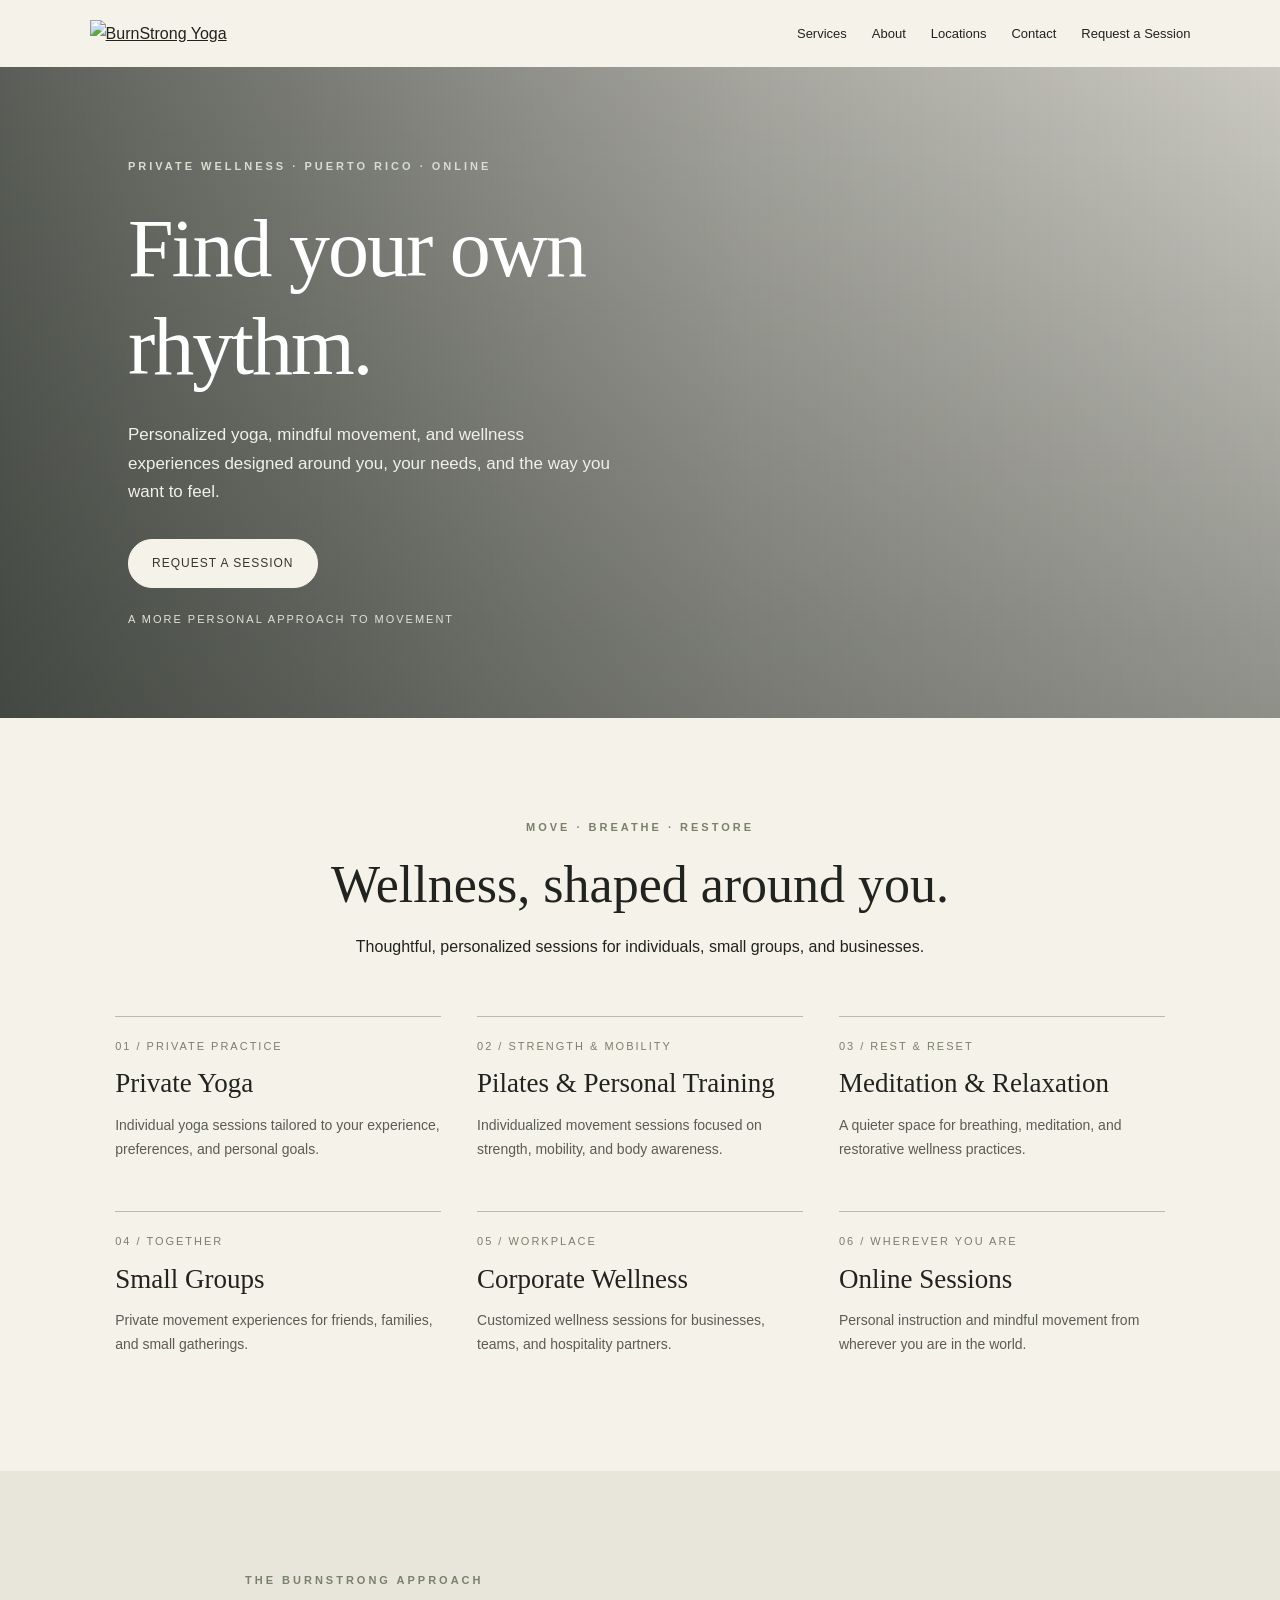
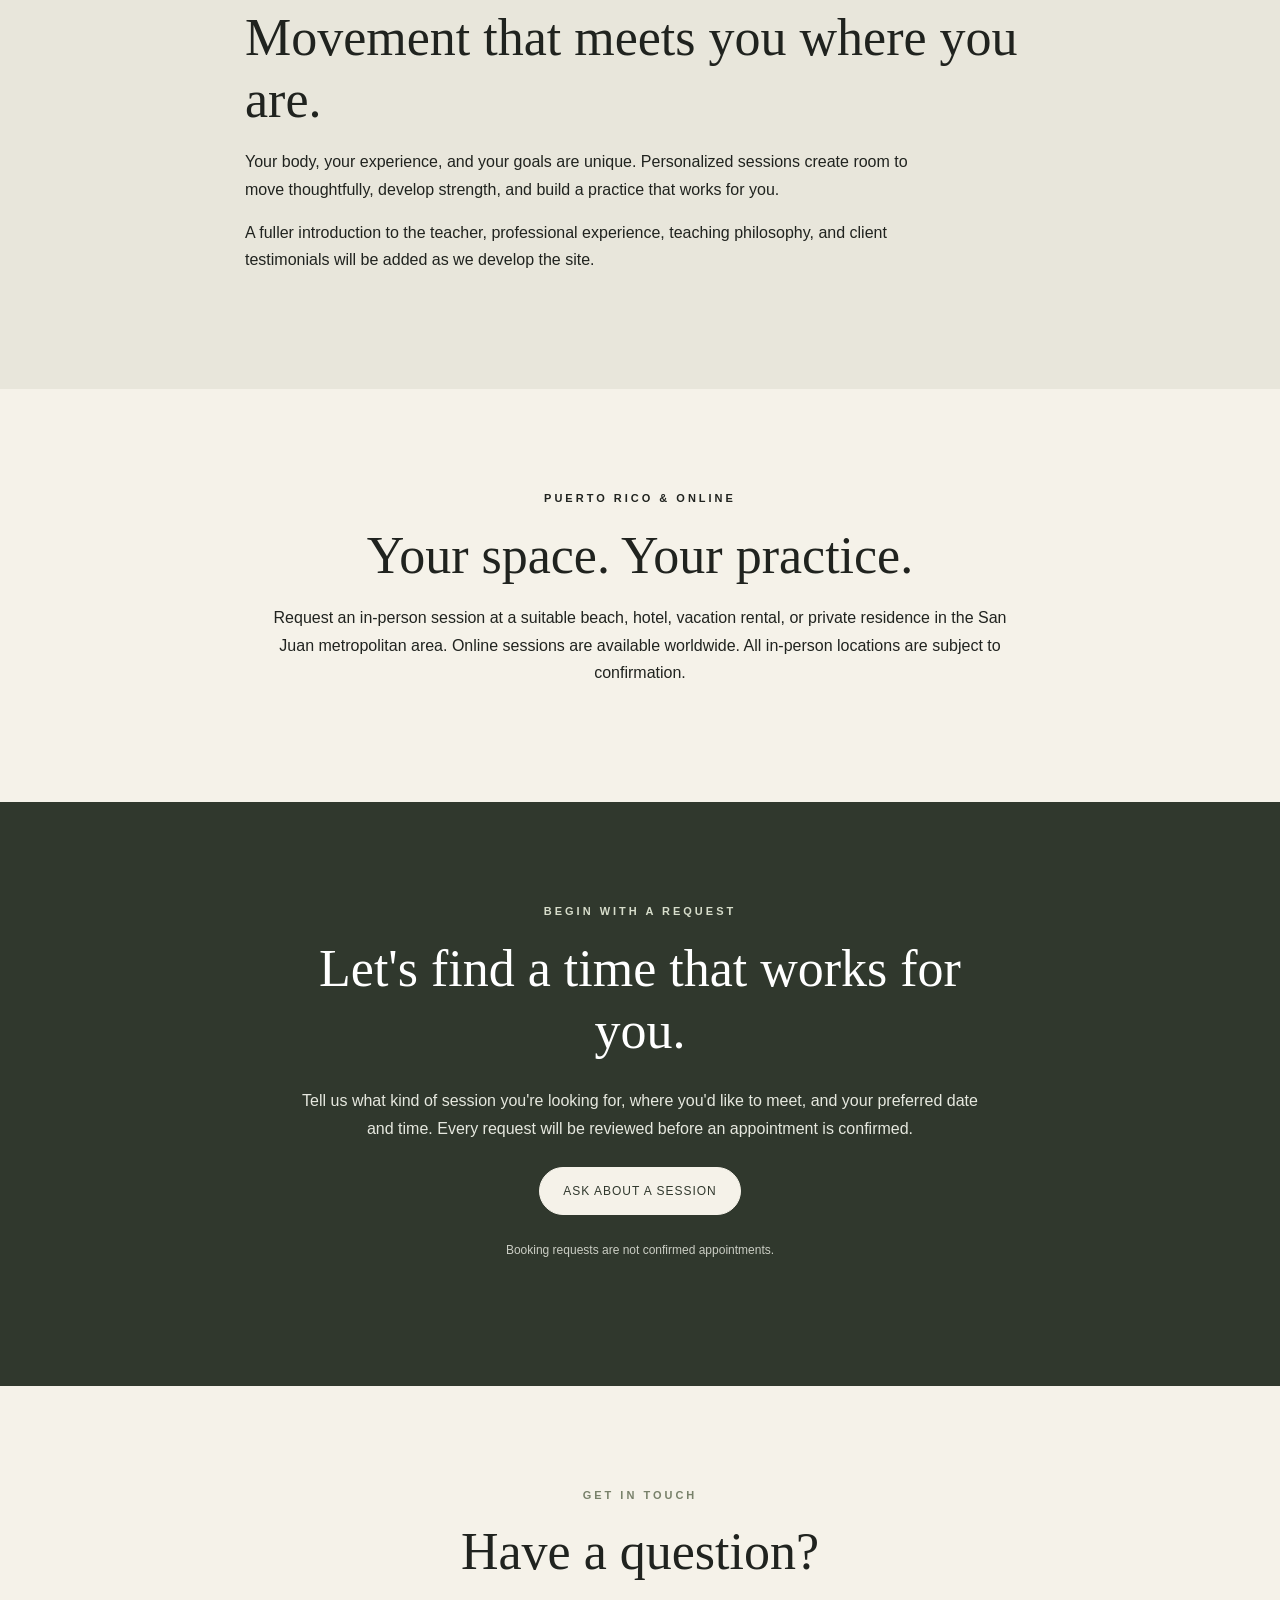
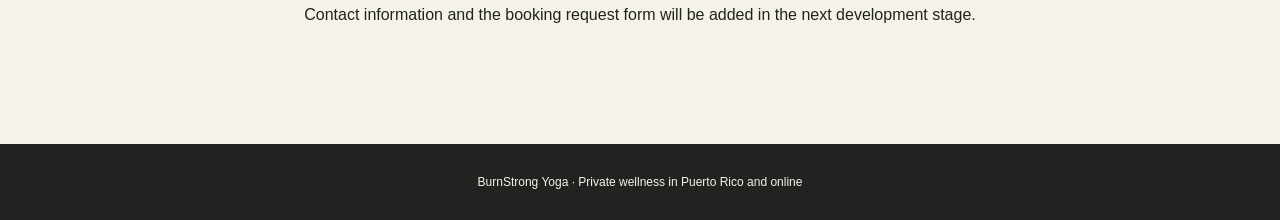
==== index.html @ 450fd53c "Initial BurnStrong Yoga website" ====
<!DOCTYPE html>
<html lang="en">
<head>
  <meta charset="UTF-8">
  <meta name="viewport" content="width=device-width, initial-scale=1.0">

  <meta name="description" content="Private yoga, Pilates, mindful movement and wellness in San Juan, Puerto Rico. Personalized sessions at your location or online.">

  <title>BurnStrong Yoga | Private Wellness in Puerto Rico</title>

  <style>
    :root {
      --ivory: #f5f2e9;
      --olive: #78816a;
      --deep-olive: #30382d;
      --charcoal: #20231f;
      --white: #ffffff;
    }

    * {
      box-sizing: border-box;
    }

    html {
      scroll-behavior: smooth;
    }

    body {
      margin: 0;
      color: var(--charcoal);
      background: var(--ivory);
      font-family: Arial, Helvetica, sans-serif;
      line-height: 1.7;
    }

    a {
      color: inherit;
    }

    .header {
      position: relative;
      z-index: 2;
      display: flex;
      justify-content: space-between;
      align-items: center;
      gap: 30px;
      padding: 20px 7%;
      background: var(--ivory);
    }

    .logo {
      display: block;
      width: 175px;
      height: auto;
    }

    nav {
      display: flex;
      align-items: center;
      flex-wrap: wrap;
      gap: 25px;
    }

    nav a {
      font-size: 13px;
      text-decoration: none;
    }

    nav a:hover {
      color: var(--olive);
    }

    .button {
      display: inline-block;
      padding: 13px 23px;
      border: 1px solid var(--ivory);
      border-radius: 24px;
      background: var(--ivory);
      color: var(--deep-olive);
      font-size: 12px;
      letter-spacing: 1px;
      text-decoration: none;
      text-transform: uppercase;
      transition: background 0.25s ease;
    }

    .button:hover {
      background: #dedfd2;
    }

    .hero {
      position: relative;
      display: flex;
      align-items: center;
      min-height: 620px;
      padding: 90px 10%;
      overflow: hidden;
      color: var(--white);

      background:
        linear-gradient(
          90deg,
          rgba(20, 26, 21, 0.66) 0%,
          rgba(20, 26, 21, 0.30) 58%,
          rgba(20, 26, 21, 0.12) 100%
        ),
        linear-gradient(
          0deg,
          rgba(20, 26, 21, 0.38),
          rgba(20, 26, 21, 0.08)
        ),
        url("images/palm-hero.png") center 48% / cover no-repeat;
    }

    .hero-content {
      position: relative;
      max-width: 700px;
    }

    .eyebrow {
      font-size: 11px;
      font-weight: bold;
      letter-spacing: 3px;
      text-transform: uppercase;
    }

    .hero .eyebrow {
      color: #d8ddce;
    }

    h1,
    h2,
    h3 {
      font-family: Georgia, "Times New Roman", serif;
      font-weight: normal;
      line-height: 1.2;
    }

    h1 {
      max-width: 700px;
      margin: 24px 0;
      font-size: clamp(46px, 7vw, 82px);
      letter-spacing: -2px;
    }

    .hero p {
      max-width: 490px;
      margin-bottom: 32px;
      color: #f1f0e9;
      font-size: 17px;
    }

    .hero-note {
      margin-top: 22px;
      color: #e0e2d8;
      font-size: 11px;
      letter-spacing: 2px;
      text-transform: uppercase;
    }

    .section {
      padding: 100px 9%;
    }

    .section-heading {
      max-width: 700px;
      margin: 0 auto 55px;
      text-align: center;
    }

    .section-heading .eyebrow {
      color: var(--olive);
    }

    h2 {
      margin: 17px 0;
      font-size: clamp(34px, 4.5vw, 52px);
    }

    .section-heading > p {
      max-width: 570px;
      margin: 0 auto;
    }

    .services {
      background: var(--ivory);
    }

    .service-grid {
      display: grid;
      grid-template-columns: repeat(3, minmax(0, 1fr));
      gap: 36px;
      max-width: 1200px;
      margin: 0 auto;
    }

    .service-card {
      padding-top: 20px;
      border-top: 1px solid #b8bcaa;
    }

    .service-card h3 {
      margin: 12px 0;
      font-size: 27px;
    }

    .service-card p {
      color: #595d54;
      font-size: 14px;
    }

    .service-number {
      color: var(--olive);
      font-size: 11px;
      letter-spacing: 2px;
    }

    .about {
      background: #e8e6db;
    }

    .about-content {
      max-width: 790px;
      margin: 0 auto;
    }

    .about .eyebrow {
      color: var(--olive);
    }

    .about p {
      max-width: 680px;
    }

    .locations {
      background: var(--ivory);
      text-align: center;
    }

    .locations-content {
      max-width: 760px;
      margin: 0 auto;
    }

    .booking {
      background: var(--deep-olive);
      color: var(--white);
      text-align: center;
    }

    .booking-content {
      max-width: 690px;
      margin: 0 auto;
    }

    .booking .eyebrow {
      color: #d7ddcb;
    }

    .booking p {
      margin: 25px auto;
      color: #e6e8df;
    }

    .booking-note {
      font-size: 12px;
      opacity: 0.85;
    }

    .contact {
      text-align: center;
    }

    .contact .eyebrow {
      color: var(--olive);
    }

    footer {
      padding: 28px 7%;
      background: var(--charcoal);
      color: var(--ivory);
      font-size: 12px;
      text-align: center;
    }

    @media (max-width: 760px) {
      .header {
        flex-direction: column;
        padding: 22px 6%;
      }

      .logo {
        width: 155px;
      }

      nav {
        justify-content: center;
        gap: 17px;
      }

      .hero {
        min-height: 560px;
        padding: 75px 7%;
      }

      h1 {
        letter-spacing: -1px;
      }

      .section {
        padding: 70px 7%;
      }

      .service-grid {
        grid-template-columns: 1fr;
        gap: 25px;
      }
    }
  </style>
</head>

<body>

  <header class="header">
    <a href="#home" aria-label="BurnStrong Yoga homepage">
      <img
        class="logo"
        src="images/burnstrong-logo.png"
        alt="BurnStrong Yoga"
      >
    </a>

    <nav aria-label="Main navigation">
      <a href="#services">Services</a>
      <a href="#about">About</a>
      <a href="#locations">Locations</a>
      <a href="#contact">Contact</a>
      <a href="booking.html">Request a Session</a>
    </nav>
  </header>

  <main>

    <section class="hero" id="home">
      <div class="hero-content">

        <div class="eyebrow">
          Private wellness · Puerto Rico · Online
        </div>

        <h1>Find your own rhythm.</h1>

        <p>
          Personalized yoga, mindful movement, and wellness experiences
          designed around you, your needs, and the way you want to feel.
        </p>

        <a class="button" href="booking.html">
          Request a Session
        </a>

        <div class="hero-note">
          A more personal approach to movement
        </div>

      </div>
    </section>

    <section class="section services" id="services">

      <div class="section-heading">
        <div class="eyebrow">Move · Breathe · Restore</div>
        <h2>Wellness, shaped around you.</h2>
        <p>
          Thoughtful, personalized sessions for individuals, small groups,
          and businesses.
        </p>
      </div>

      <div class="service-grid">

        <article class="service-card">
          <div class="service-number">01 / PRIVATE PRACTICE</div>
          <h3>Private Yoga</h3>
          <p>
            Individual yoga sessions tailored to your experience,
            preferences, and personal goals.
          </p>
        </article>

        <article class="service-card">
          <div class="service-number">02 / STRENGTH & MOBILITY</div>
          <h3>Pilates & Personal Training</h3>
          <p>
            Individualized movement sessions focused on strength,
            mobility, and body awareness.
          </p>
        </article>

        <article class="service-card">
          <div class="service-number">03 / REST & RESET</div>
          <h3>Meditation & Relaxation</h3>
          <p>
            A quieter space for breathing, meditation, and restorative
            wellness practices.
          </p>
        </article>

        <article class="service-card">
          <div class="service-number">04 / TOGETHER</div>
          <h3>Small Groups</h3>
          <p>
            Private movement experiences for friends, families,
            and small gatherings.
          </p>
        </article>

        <article class="service-card">
          <div class="service-number">05 / WORKPLACE</div>
          <h3>Corporate Wellness</h3>
          <p>
            Customized wellness sessions for businesses, teams,
            and hospitality partners.
          </p>
        </article>

        <article class="service-card">
          <div class="service-number">06 / WHEREVER YOU ARE</div>
          <h3>Online Sessions</h3>
          <p>
            Personal instruction and mindful movement from wherever
            you are in the world.
          </p>
        </article>

      </div>
    </section>

    <section class="section about" id="about">
      <div class="about-content">
        <div class="eyebrow">The BurnStrong approach</div>
        <h2>Movement that meets you where you are.</h2>
        <p>
          Your body, your experience, and your goals are unique.
          Personalized sessions create room to move thoughtfully,
          develop strength, and build a practice that works for you.
        </p>
        <p>
          A fuller introduction to the teacher, professional experience,
          teaching philosophy, and client testimonials will be added
          as we develop the site.
        </p>
      </div>
    </section>

    <section class="section locations" id="locations">
      <div class="locations-content">
        <div class="eyebrow">Puerto Rico & online</div>
        <h2>Your space. Your practice.</h2>
        <p>
          Request an in-person session at a suitable beach, hotel,
          vacation rental, or private residence in the San Juan
          metropolitan area. Online sessions are available worldwide.
          All in-person locations are subject to confirmation.
        </p>
      </div>
    </section>

    <section class="section booking" id="booking">
      <div class="booking-content">
        <div class="eyebrow">Begin with a request</div>
        <h2>Let's find a time that works for you.</h2>
        <p>
          Tell us what kind of session you're looking for, where you'd
          like to meet, and your preferred date and time. Every request
          will be reviewed before an appointment is confirmed.
        </p>
        <a class="button" href="#contact">
          Ask About a Session
        </a>
        <p class="booking-note">
          Booking requests are not confirmed appointments.
        </p>
      </div>
    </section>

    <section class="section contact" id="contact">
      <div class="eyebrow">Get in touch</div>
      <h2>Have a question?</h2>
      <p>
        Contact information and the booking request form will be added
        in the next development stage.
      </p>
    </section>

  </main>

  <footer>
    BurnStrong Yoga · Private wellness in Puerto Rico and online
  </footer>

</body>
</html>
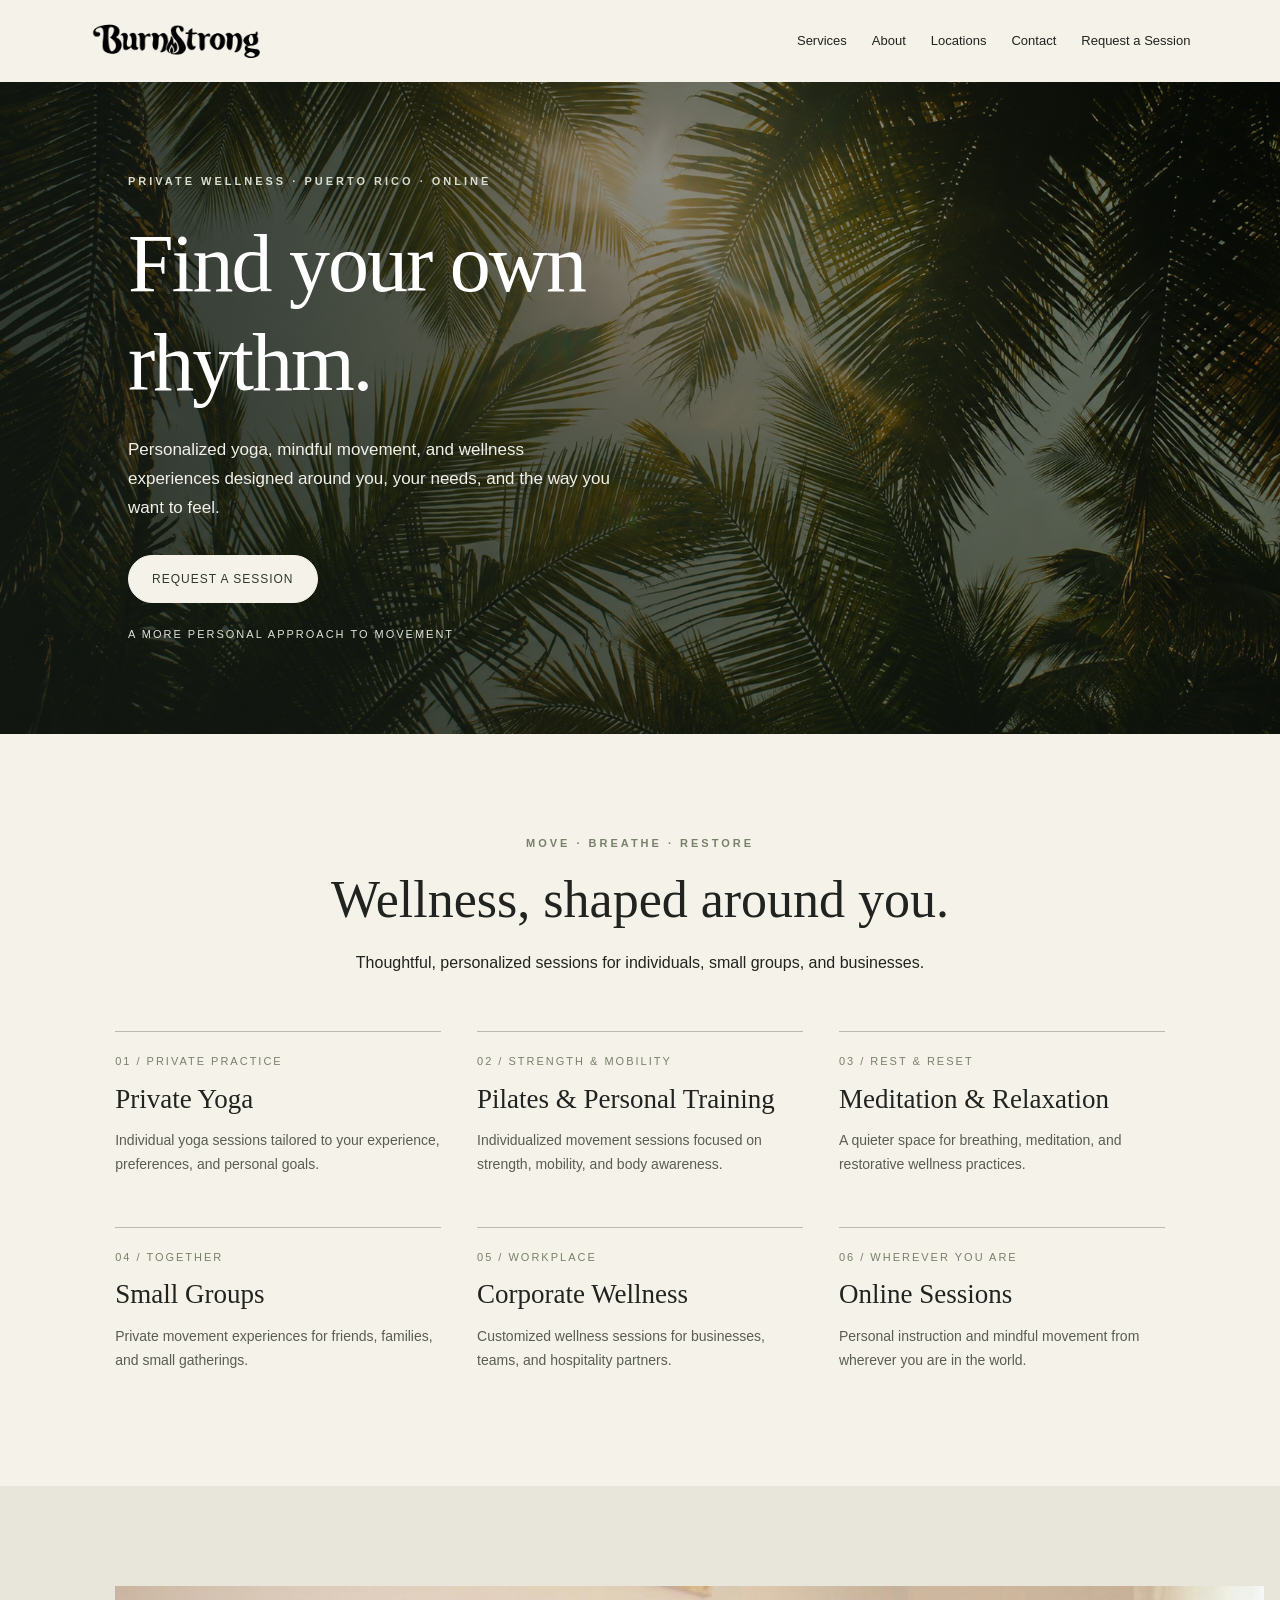
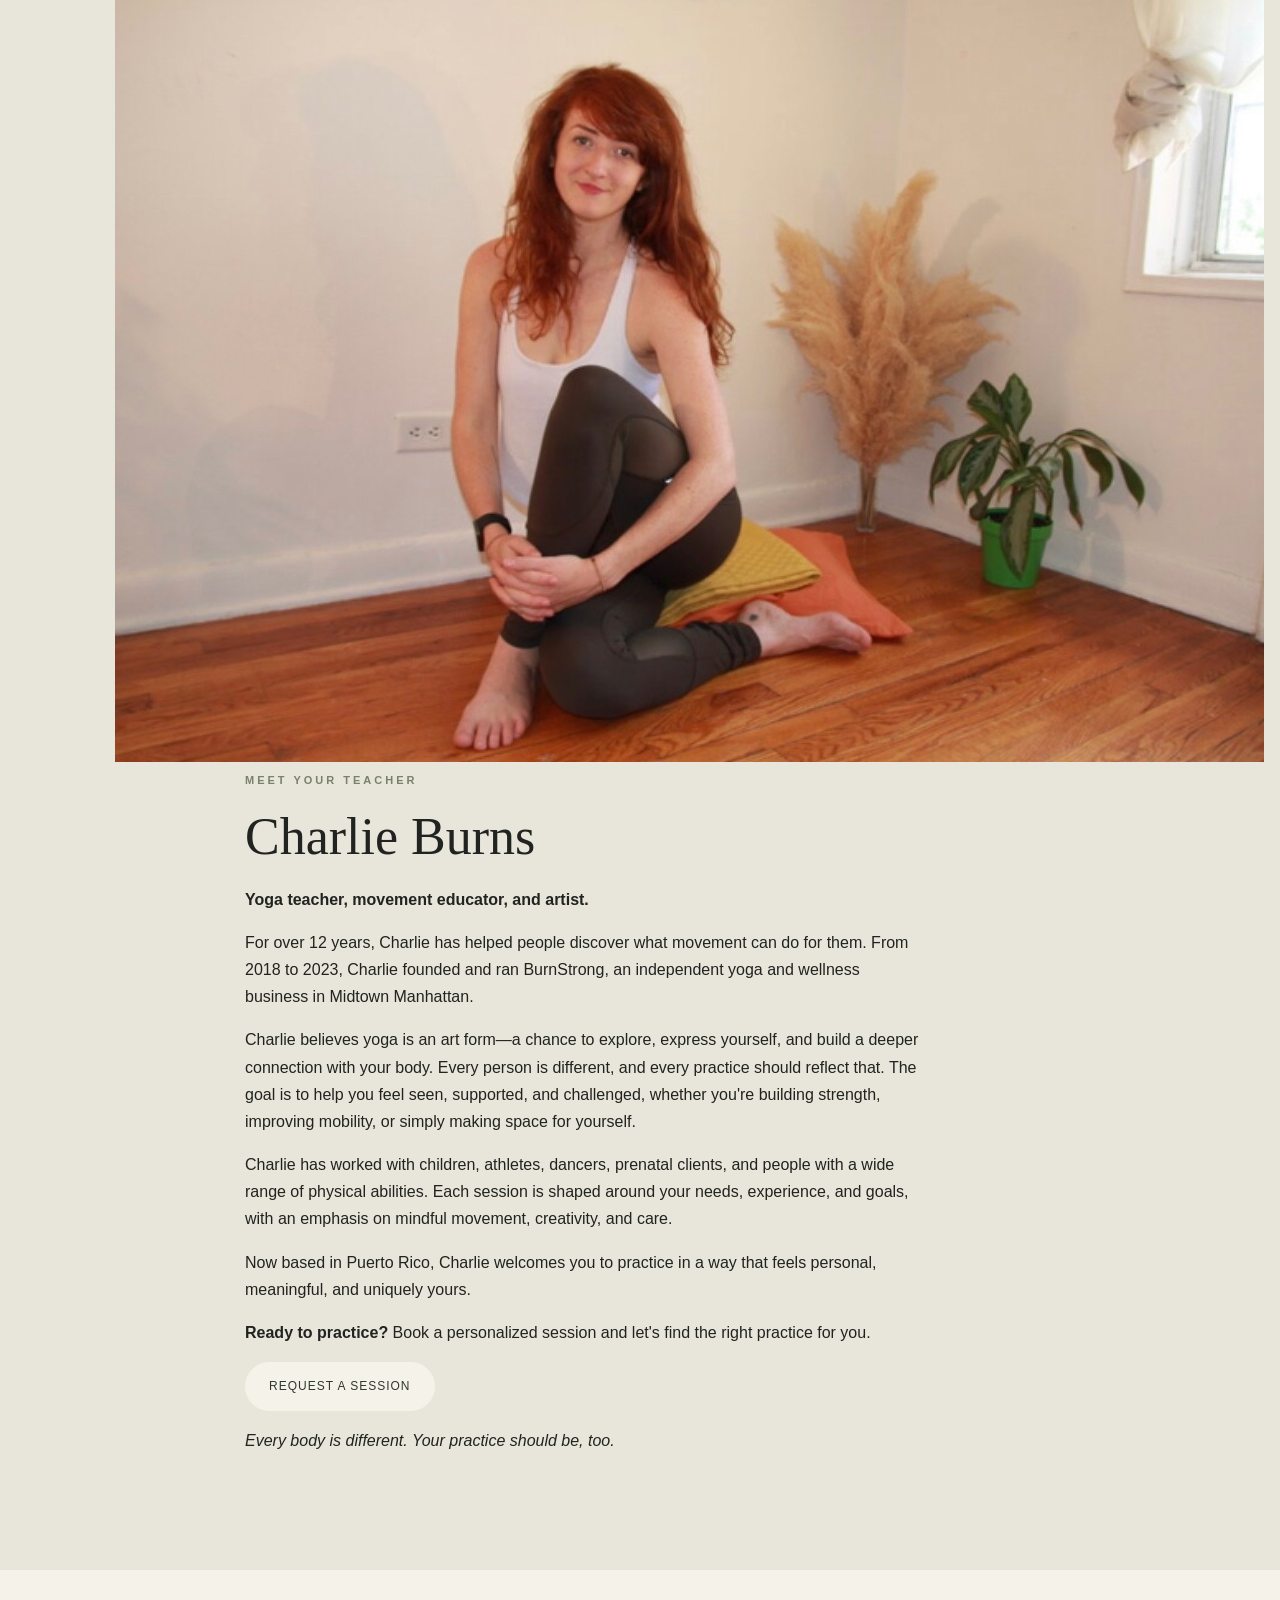
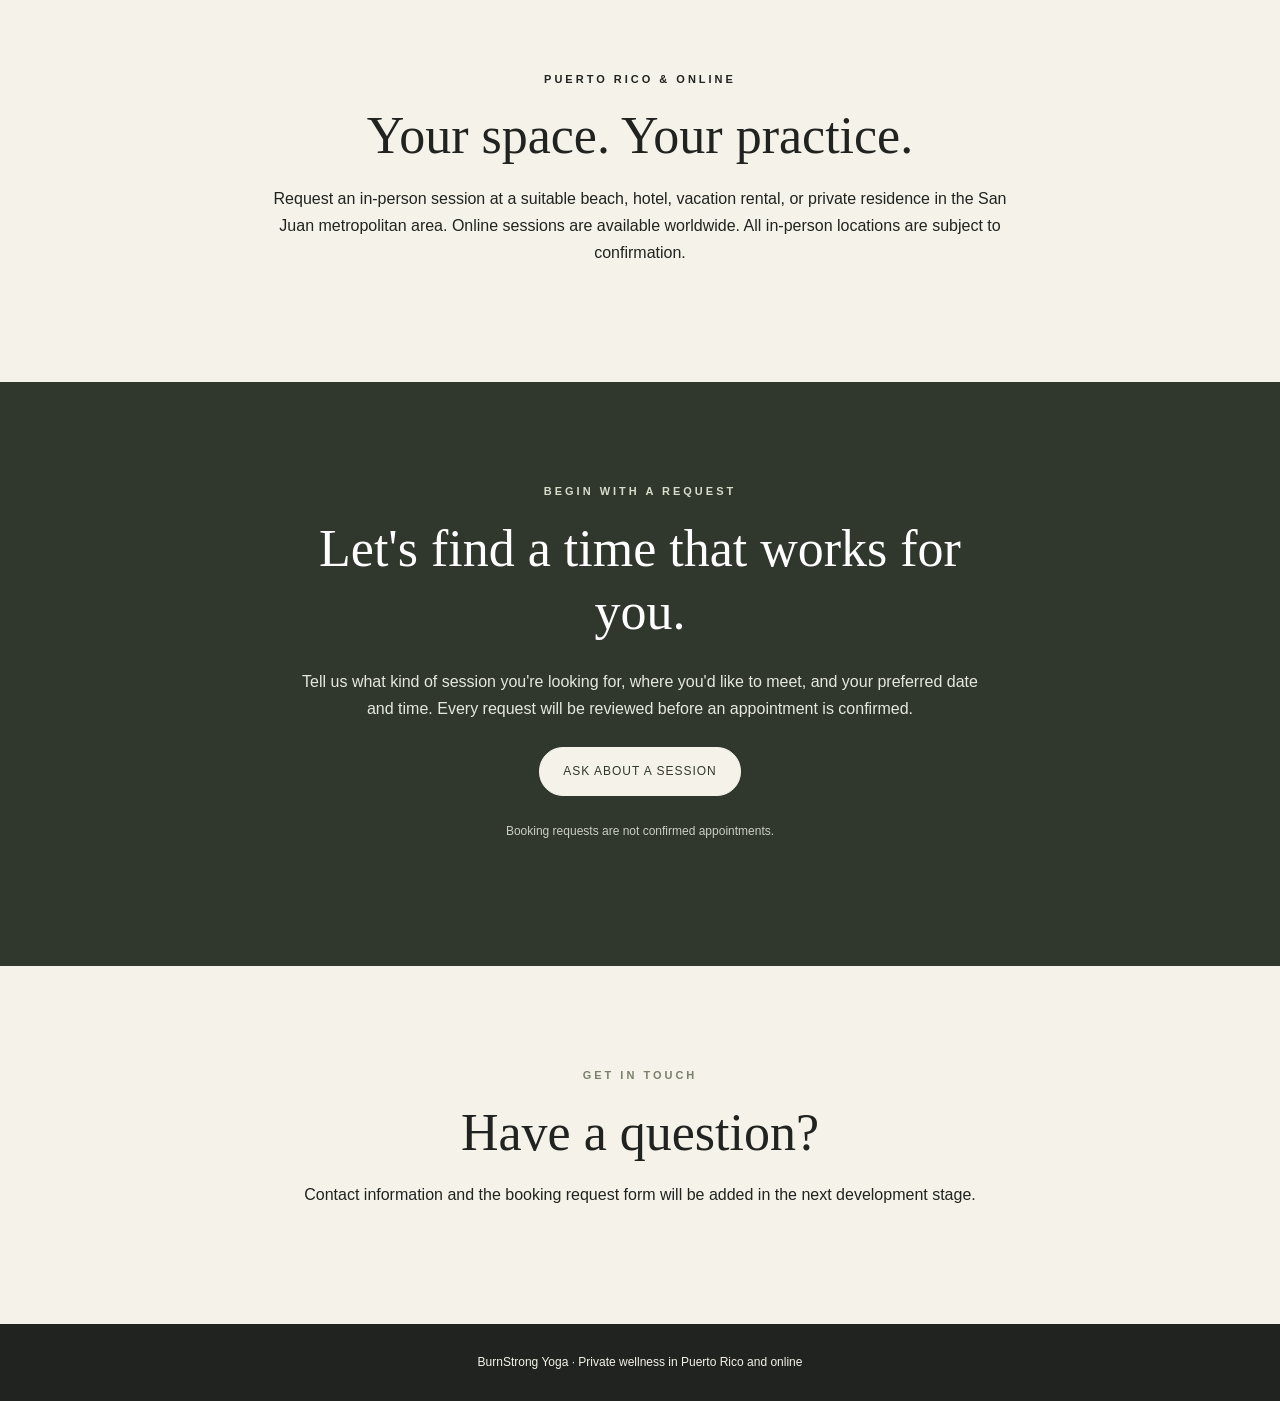
==== commit fec48577: "Add personal yoga teacher bio and portrait" ====
--- a/index.html
+++ b/index.html
@@ -437,19 +437,58 @@
     </section>
 
     <section class="section about" id="about">
-      <div class="about-content">
-        <div class="eyebrow">The BurnStrong approach</div>
-        <h2>Movement that meets you where you are.</h2>
-        <p>
-          Your body, your experience, and your goals are unique.
-          Personalized sessions create room to move thoughtfully,
-          develop strength, and build a practice that works for you.
-        </p>
-        <p>
-          A fuller introduction to the teacher, professional experience,
-          teaching philosophy, and client testimonials will be added
-          as we develop the site.
-        </p>
+      <div class="about-layout">
+        <div class="about-photo">
+          <img
+            src="images/charlie-burns.jpeg"
+            alt="Charlie Burns, yoga teacher, movement educator, and artist"
+            loading="lazy"
+          >
+        </div>
+
+        <div class="about-content">
+          <div class="eyebrow">Meet your teacher</div>
+          <h2>Charlie Burns</h2>
+          <p><strong>Yoga teacher, movement educator, and artist.</strong></p>
+
+          <p>
+            For over 12 years, Charlie has helped people discover what
+            movement can do for them. From 2018 to 2023, Charlie founded
+            and ran BurnStrong, an independent yoga and wellness business
+            in Midtown Manhattan.
+          </p>
+
+          <p>
+            Charlie believes yoga is an art form—a chance to explore,
+            express yourself, and build a deeper connection with your body.
+            Every person is different, and every practice should reflect
+            that. The goal is to help you feel seen, supported, and
+            challenged, whether you're building strength, improving
+            mobility, or simply making space for yourself.
+          </p>
+
+          <p>
+            Charlie has worked with children, athletes, dancers, prenatal
+            clients, and people with a wide range of physical abilities.
+            Each session is shaped around your needs, experience, and goals,
+            with an emphasis on mindful movement, creativity, and care.
+          </p>
+
+          <p>
+            Now based in Puerto Rico, Charlie welcomes you to practice in
+            a way that feels personal, meaningful, and uniquely yours.
+          </p>
+
+          <p class="about-invitation">
+            <strong>Ready to practice?</strong>
+            Book a personalized session and let's find the right practice
+            for you.
+          </p>
+
+          <a class="button" href="booking.html">Request a Session</a>
+
+          <p><em>Every body is different. Your practice should be, too.</em></p>
+        </div>
       </div>
     </section>
 
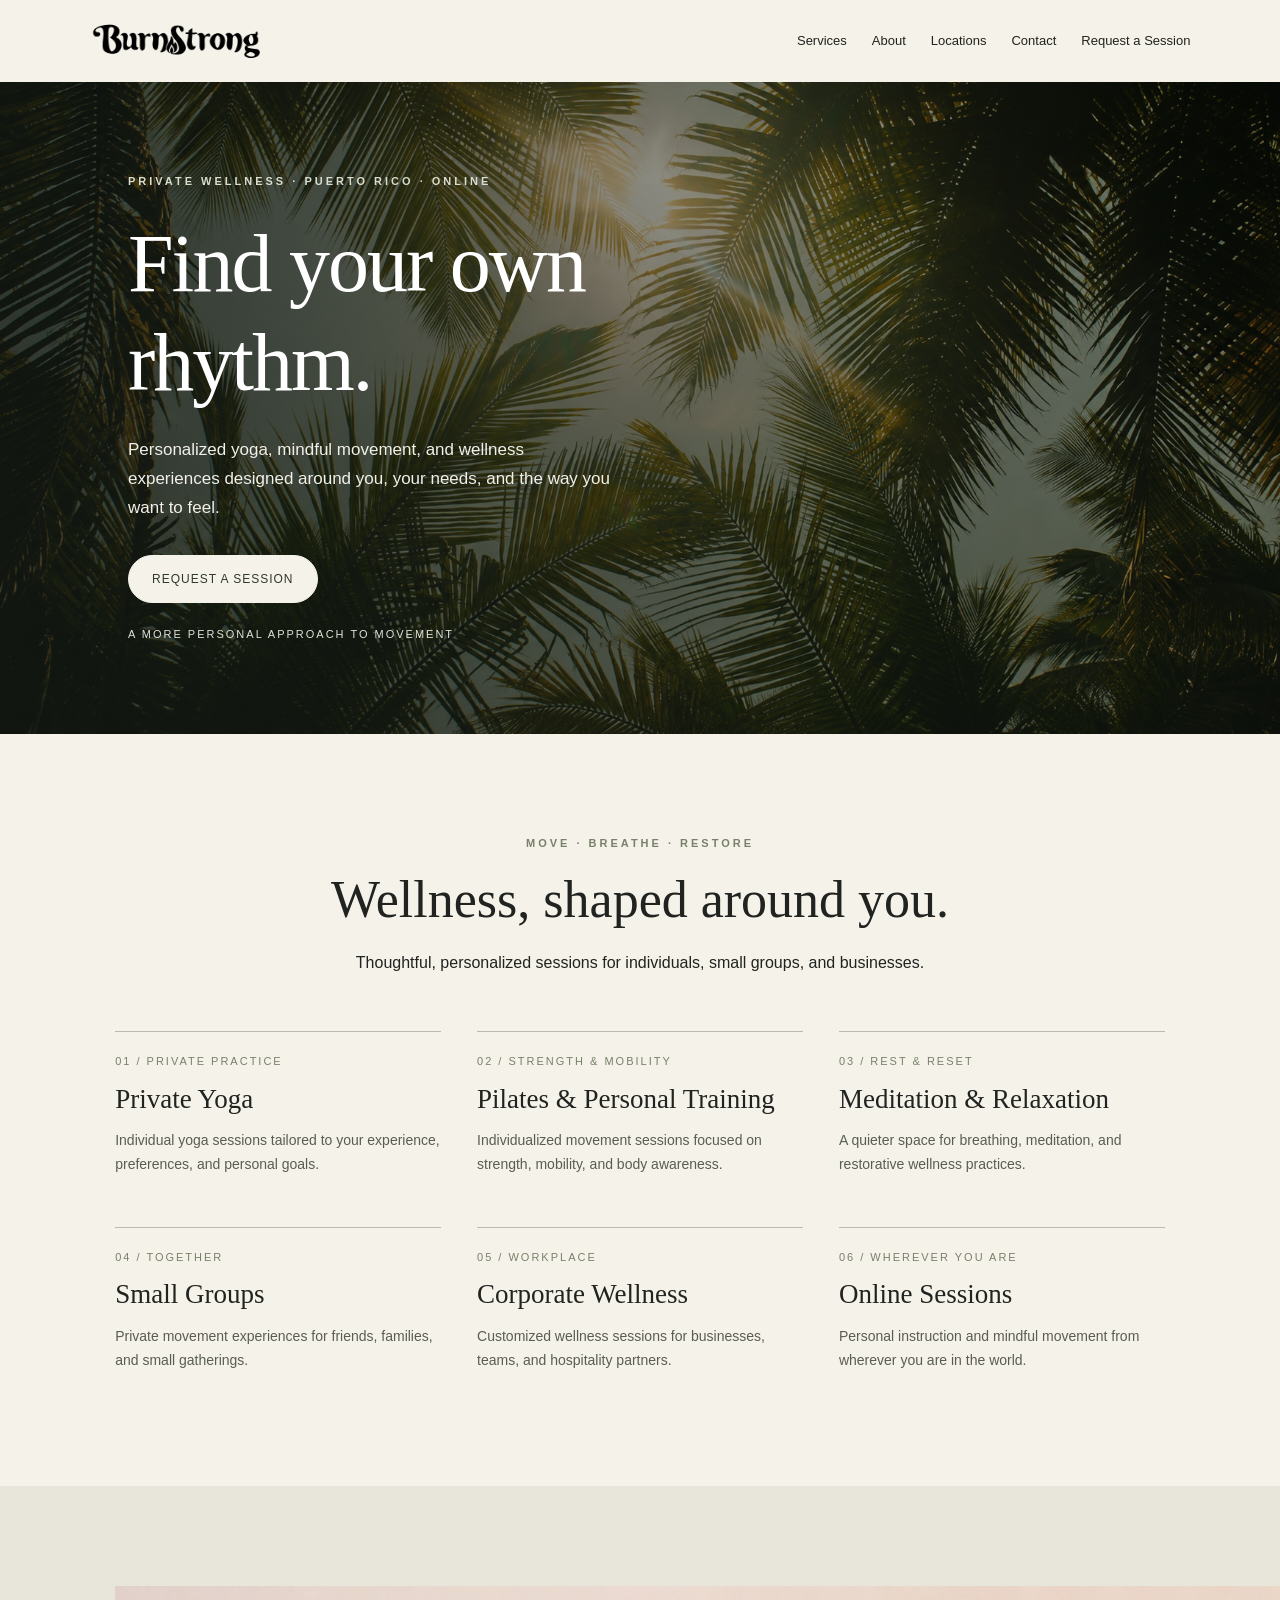
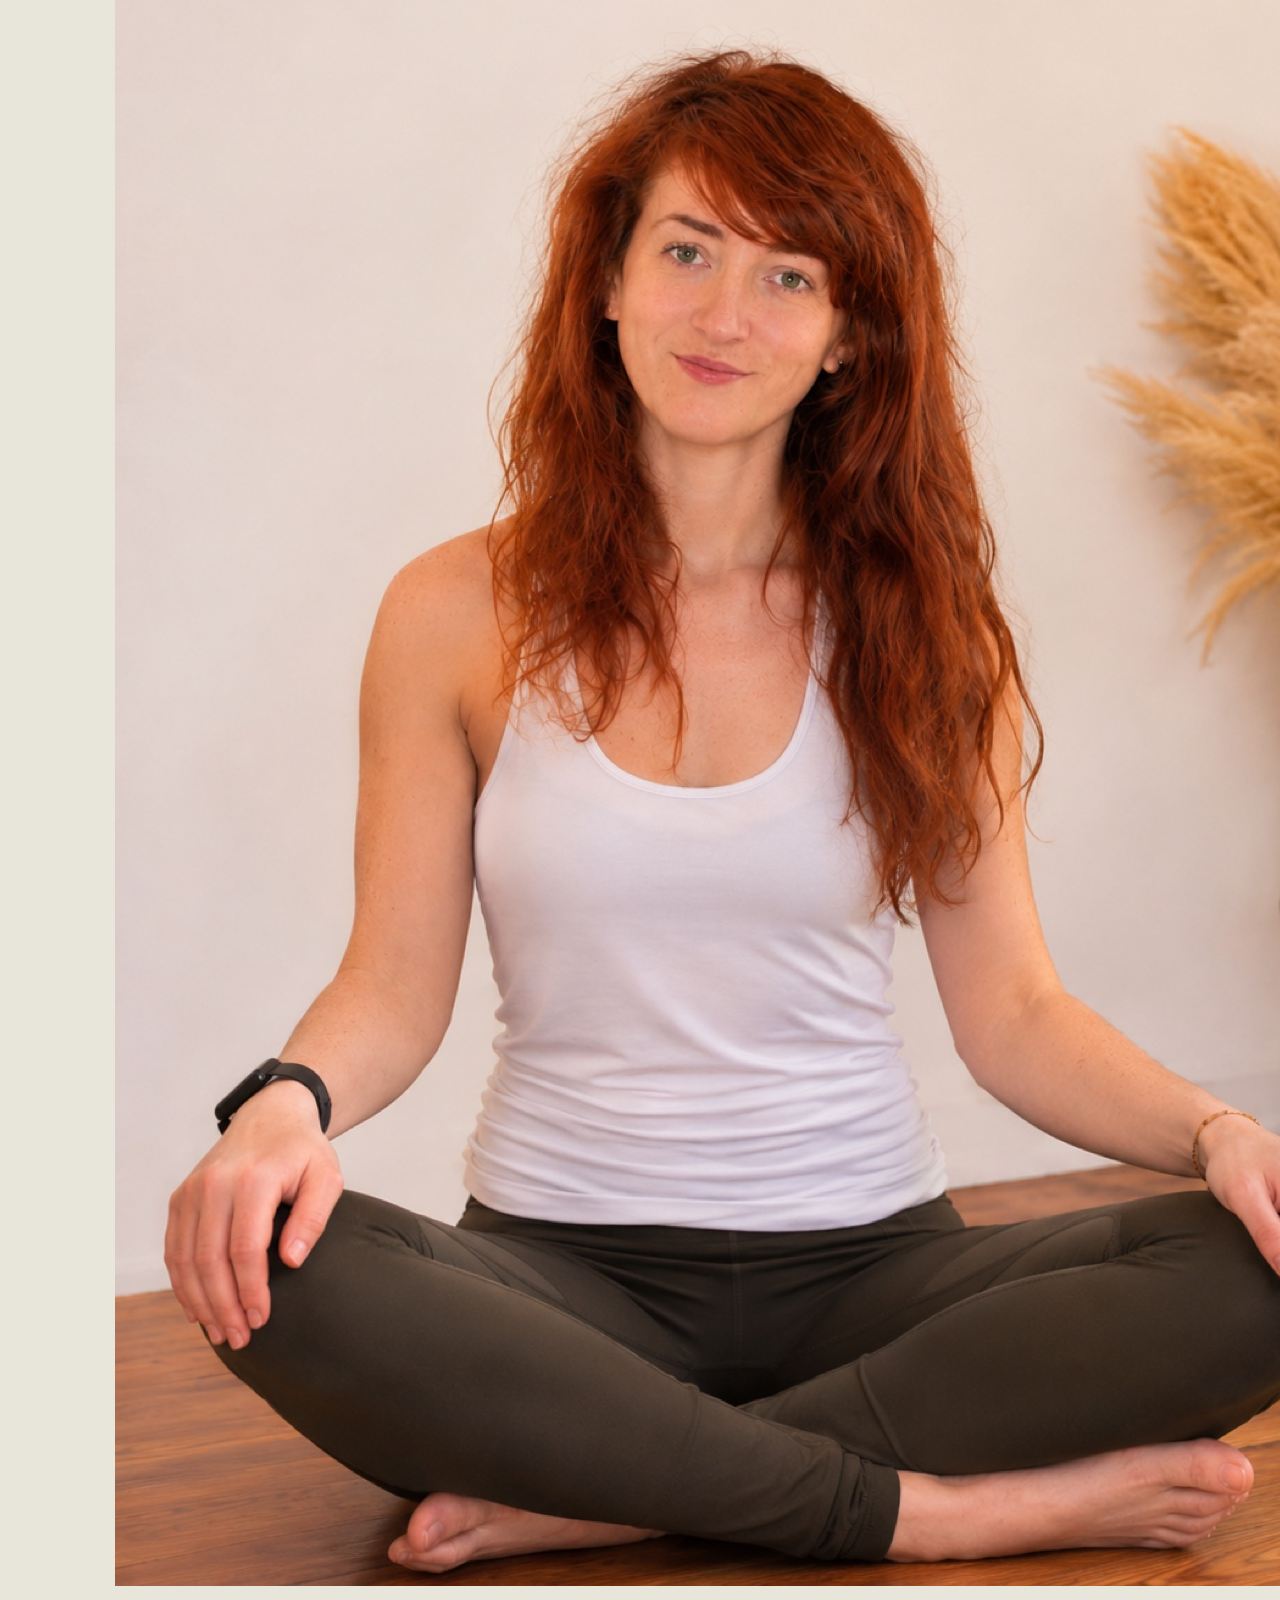
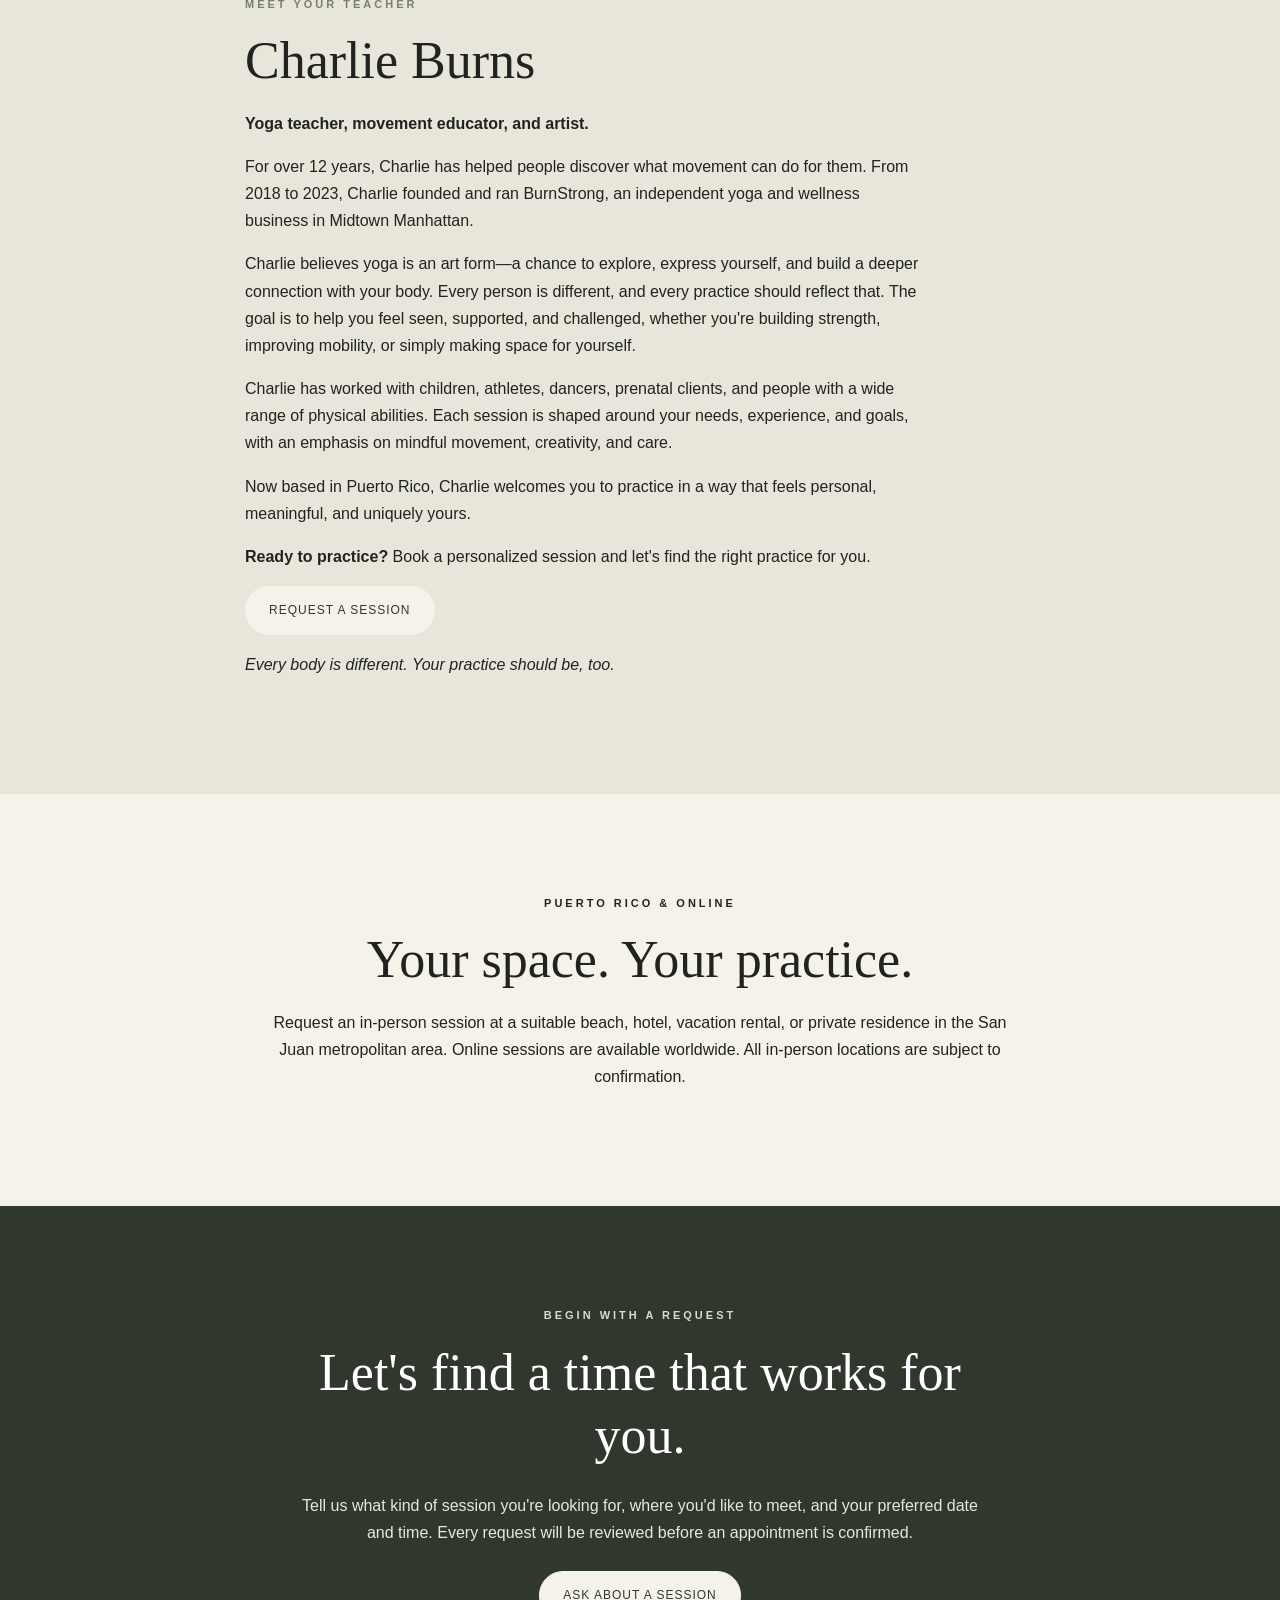
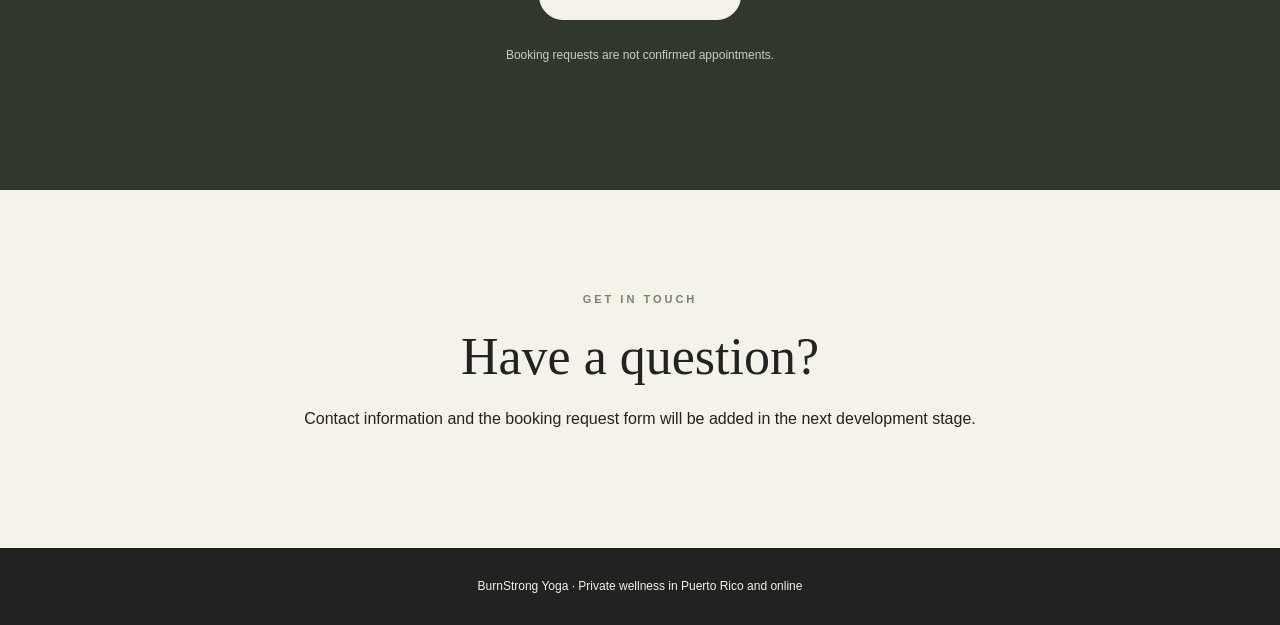
==== commit 99283851: "Optimize portrait and reduce About image size" ====
--- a/index.html
+++ b/index.html
@@ -440,7 +440,7 @@
       <div class="about-layout">
         <div class="about-photo">
           <img
-            src="images/charlie-burns.jpeg"
+            src="images/charlie-burns-new.jpeg"
             alt="Charlie Burns, yoga teacher, movement educator, and artist"
             loading="lazy"
           >
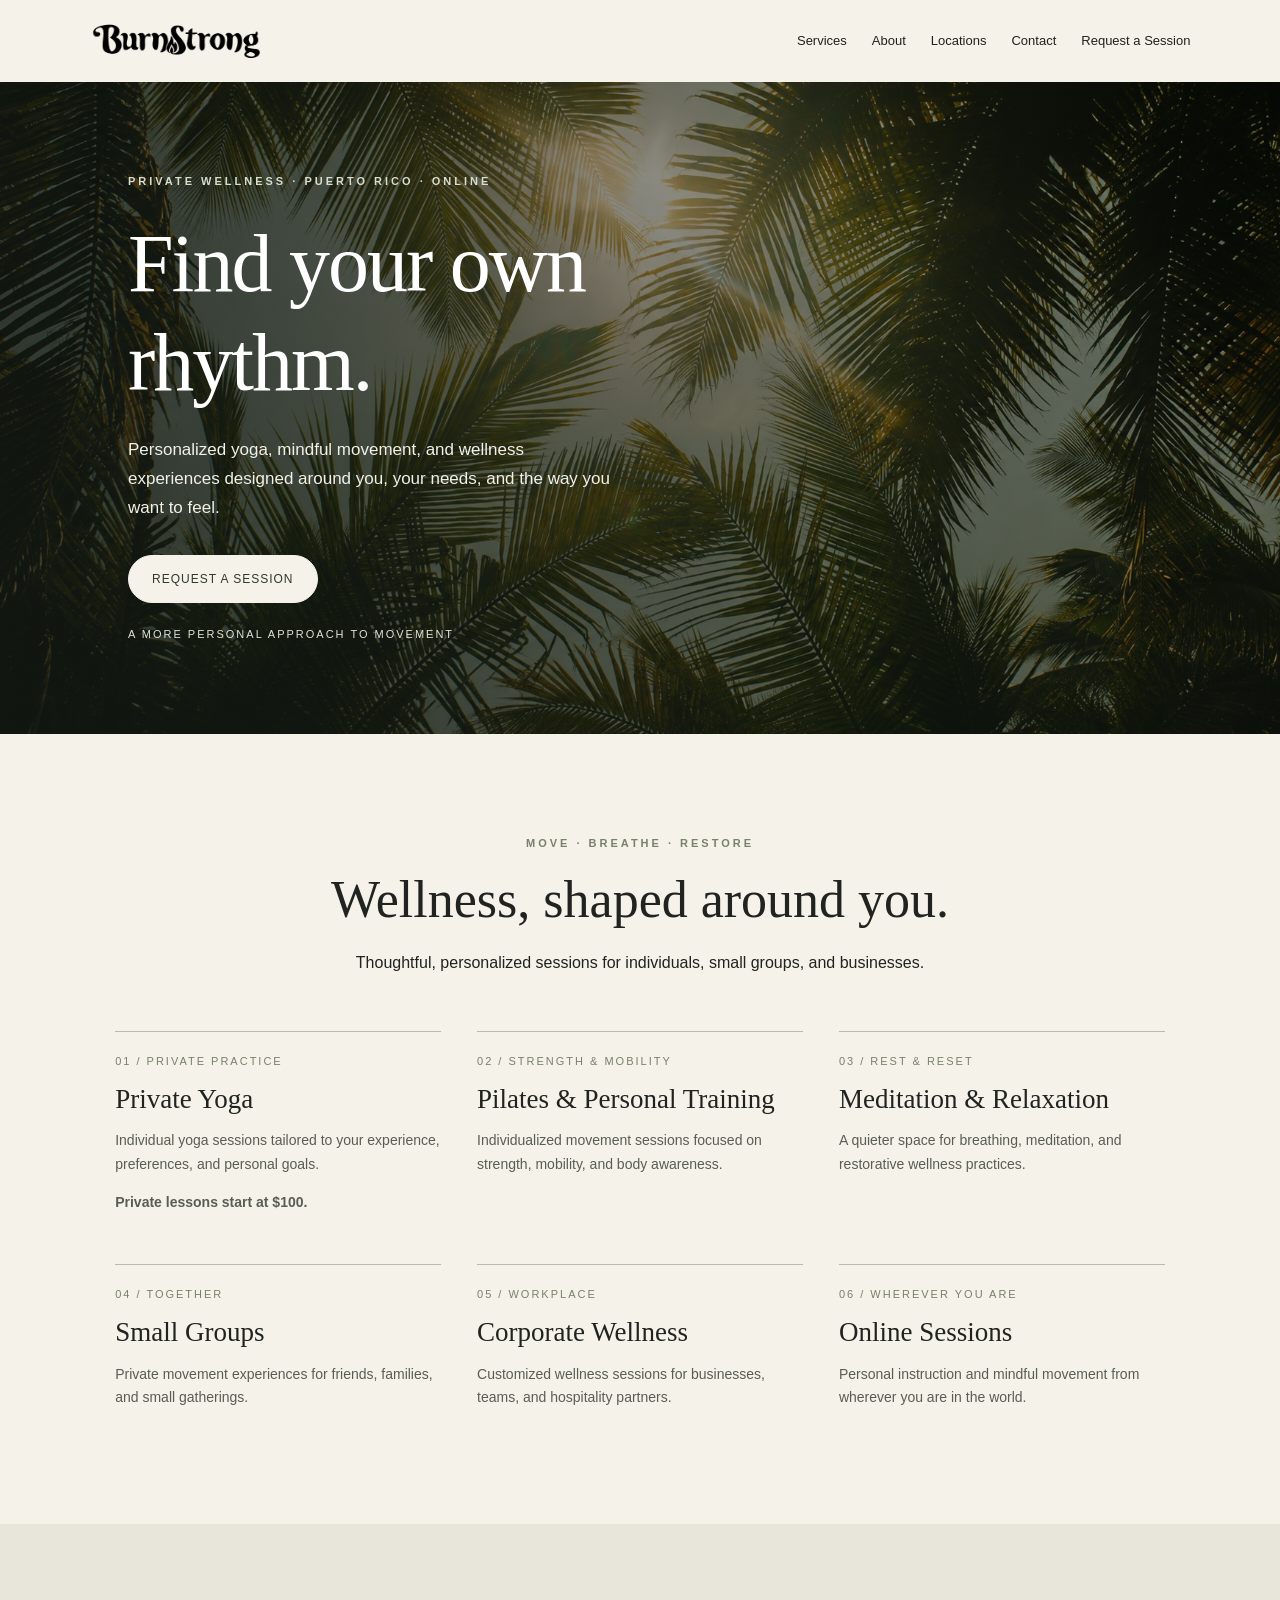
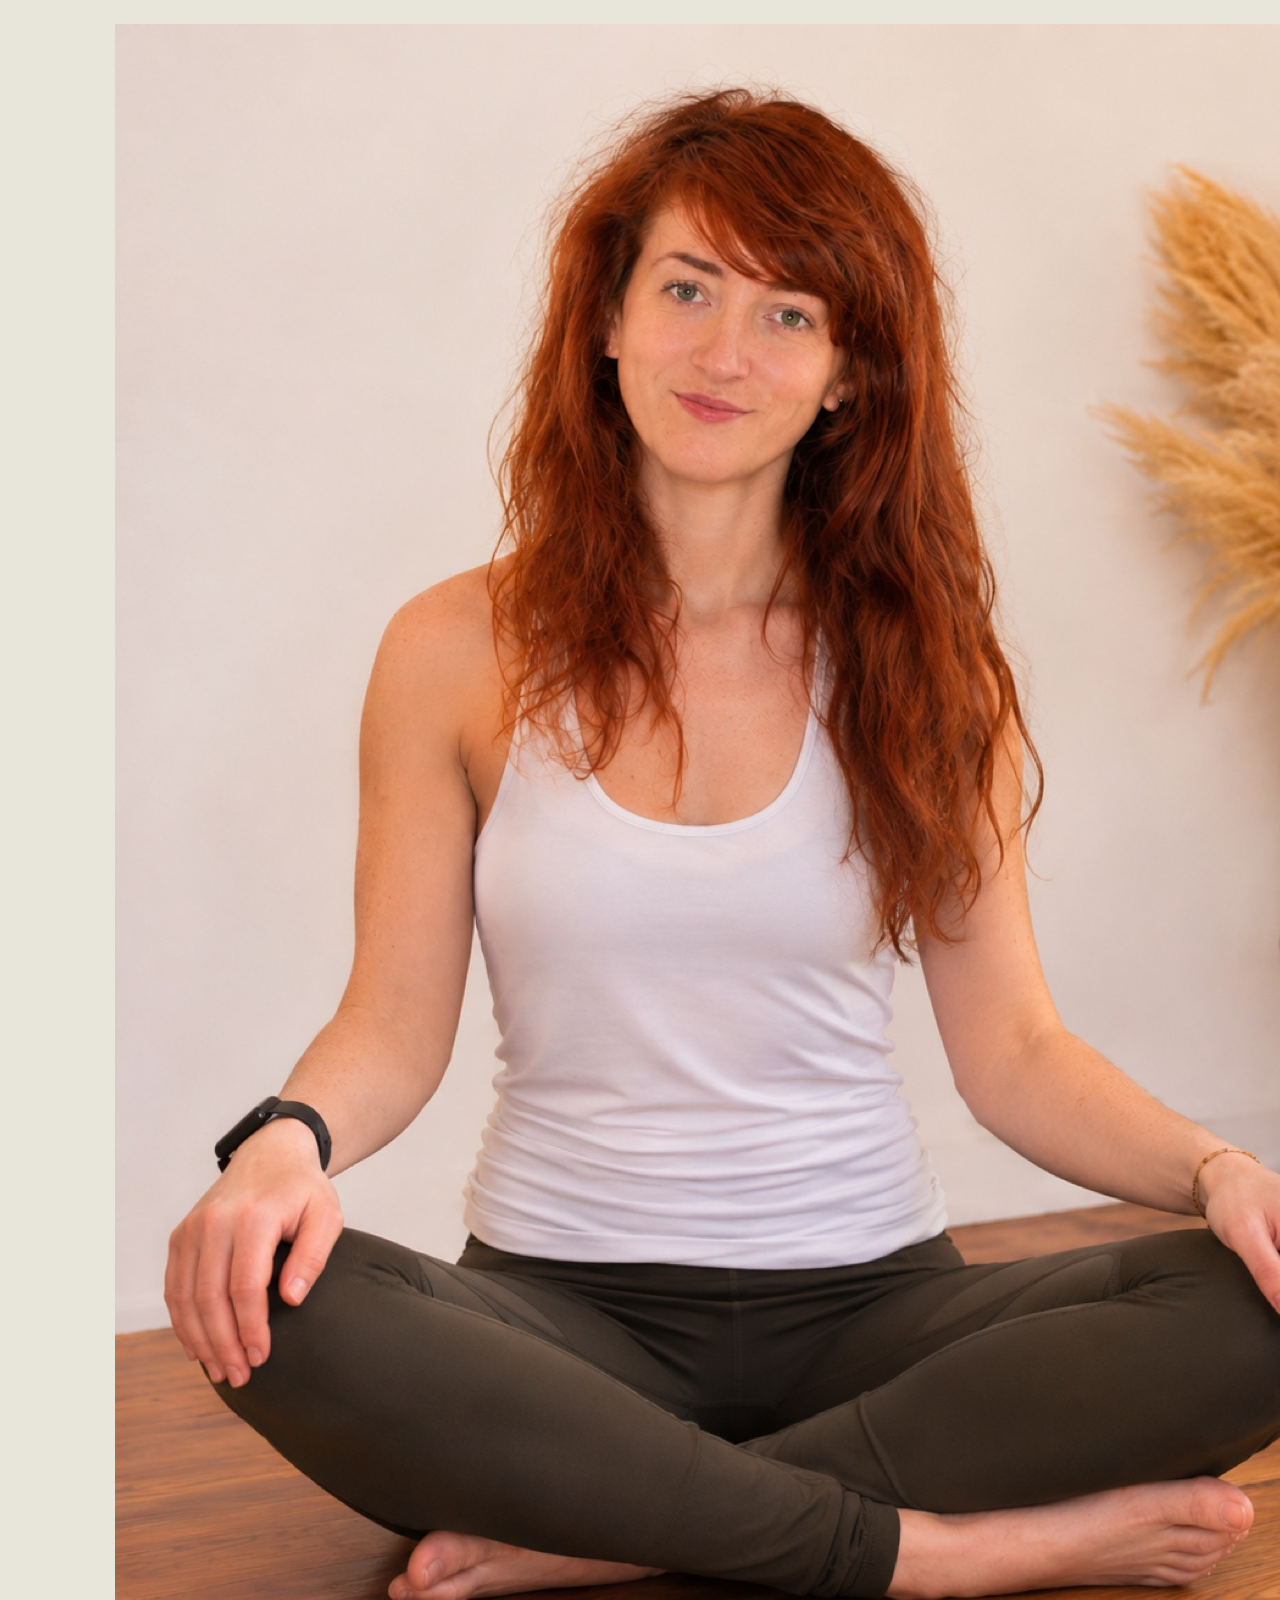
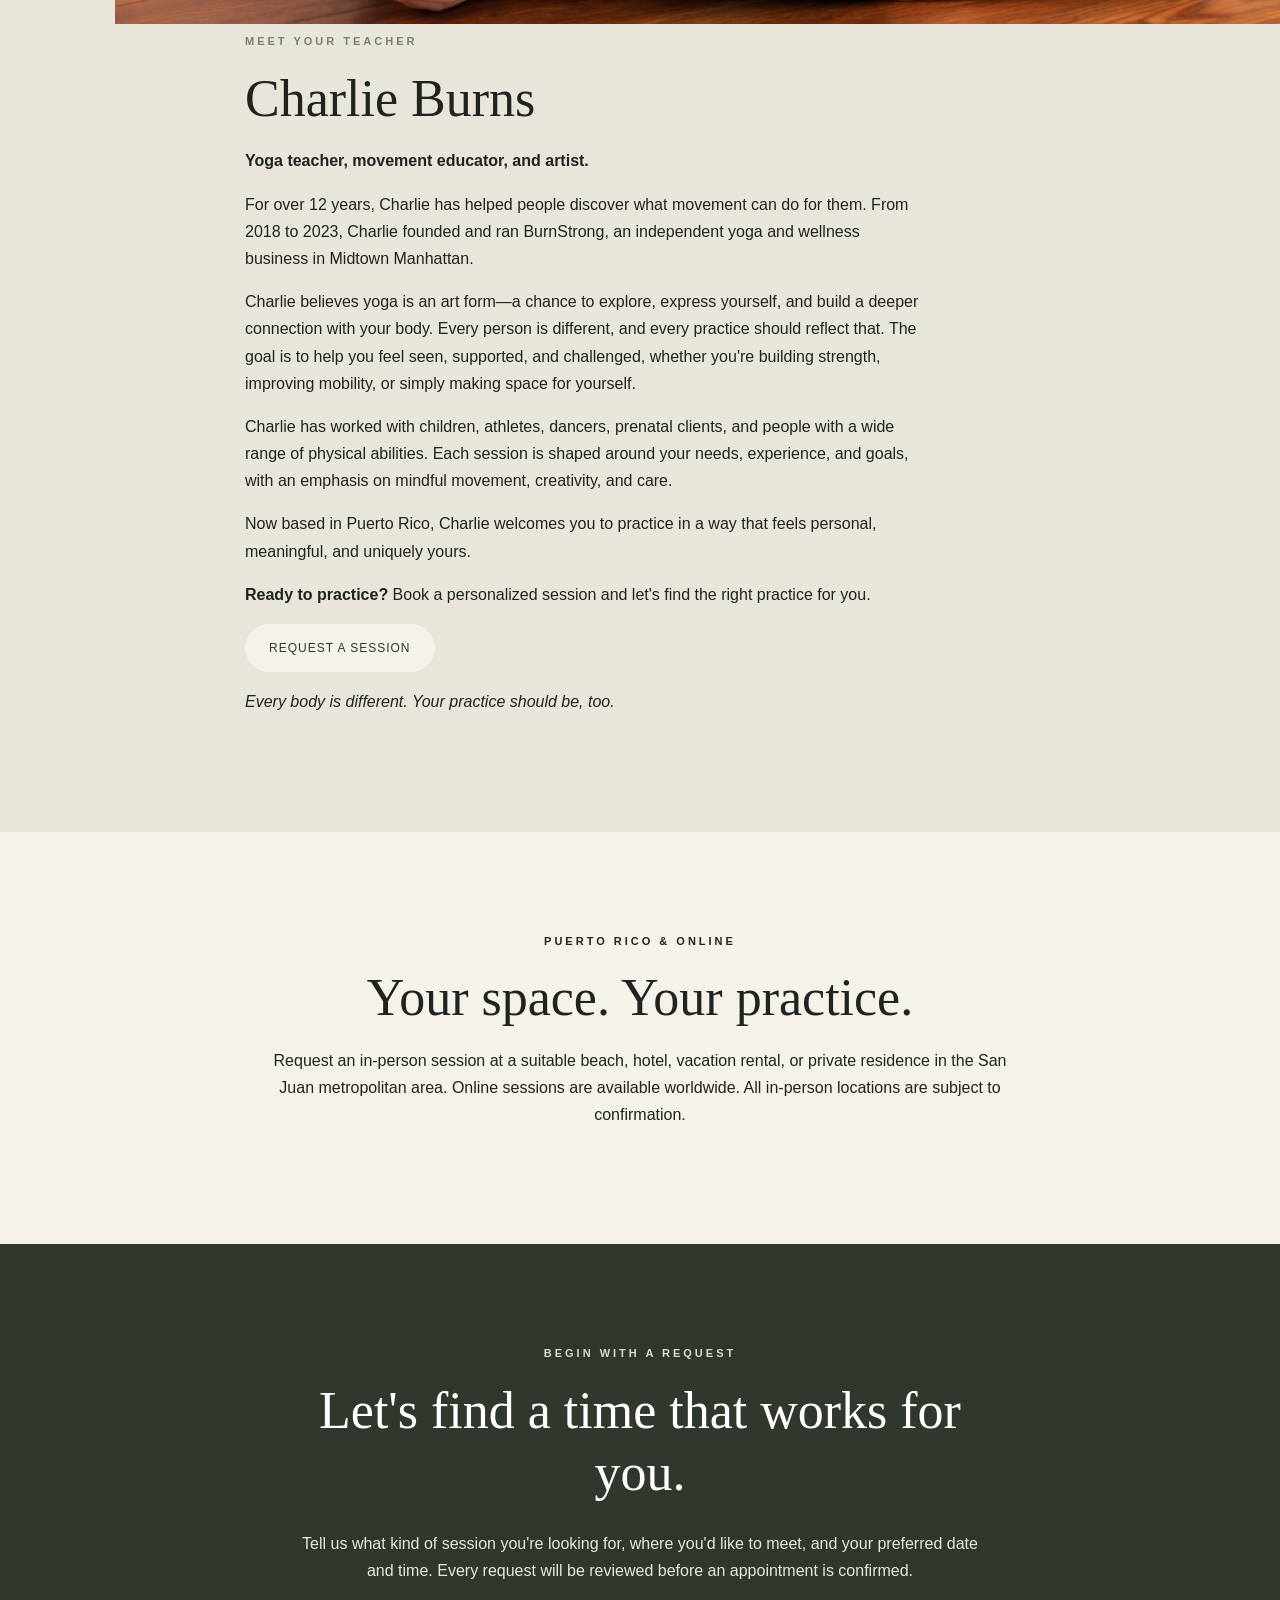
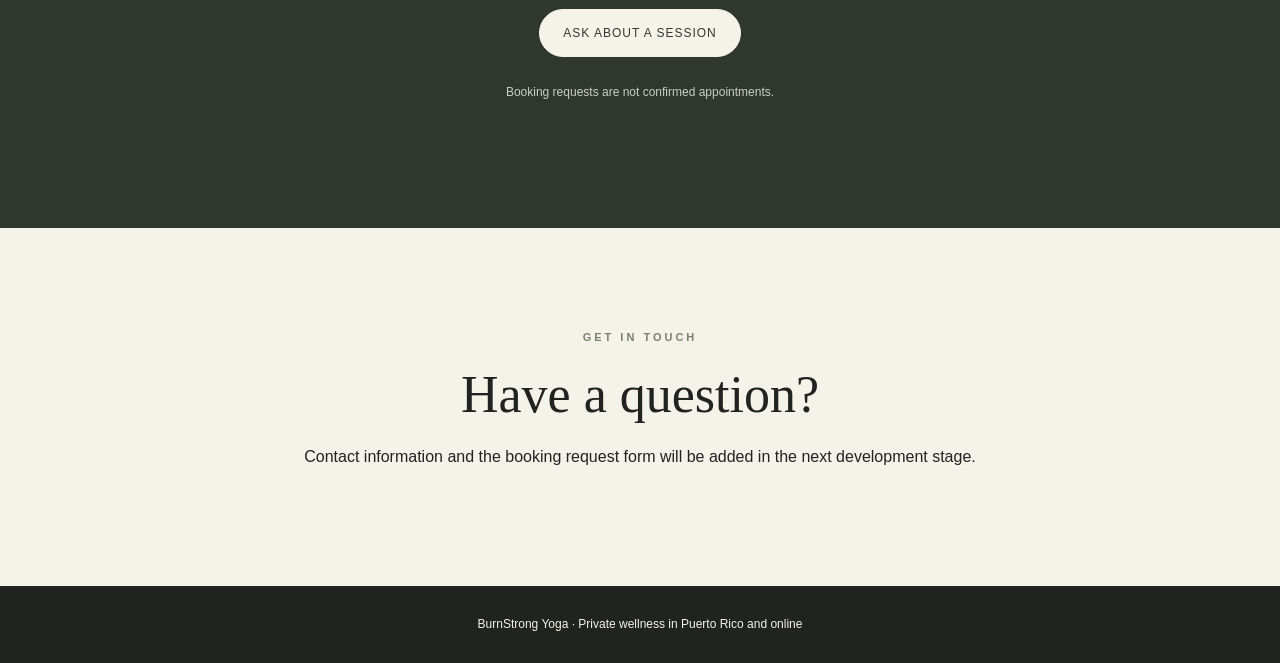
==== commit 91ddad59: "Add private lesson starting price" ====
--- a/index.html
+++ b/index.html
@@ -386,6 +386,7 @@
             Individual yoga sessions tailored to your experience,
             preferences, and personal goals.
           </p>
+          <p><strong>Private lessons start at $100.</strong></p>
         </article>
 
         <article class="service-card">
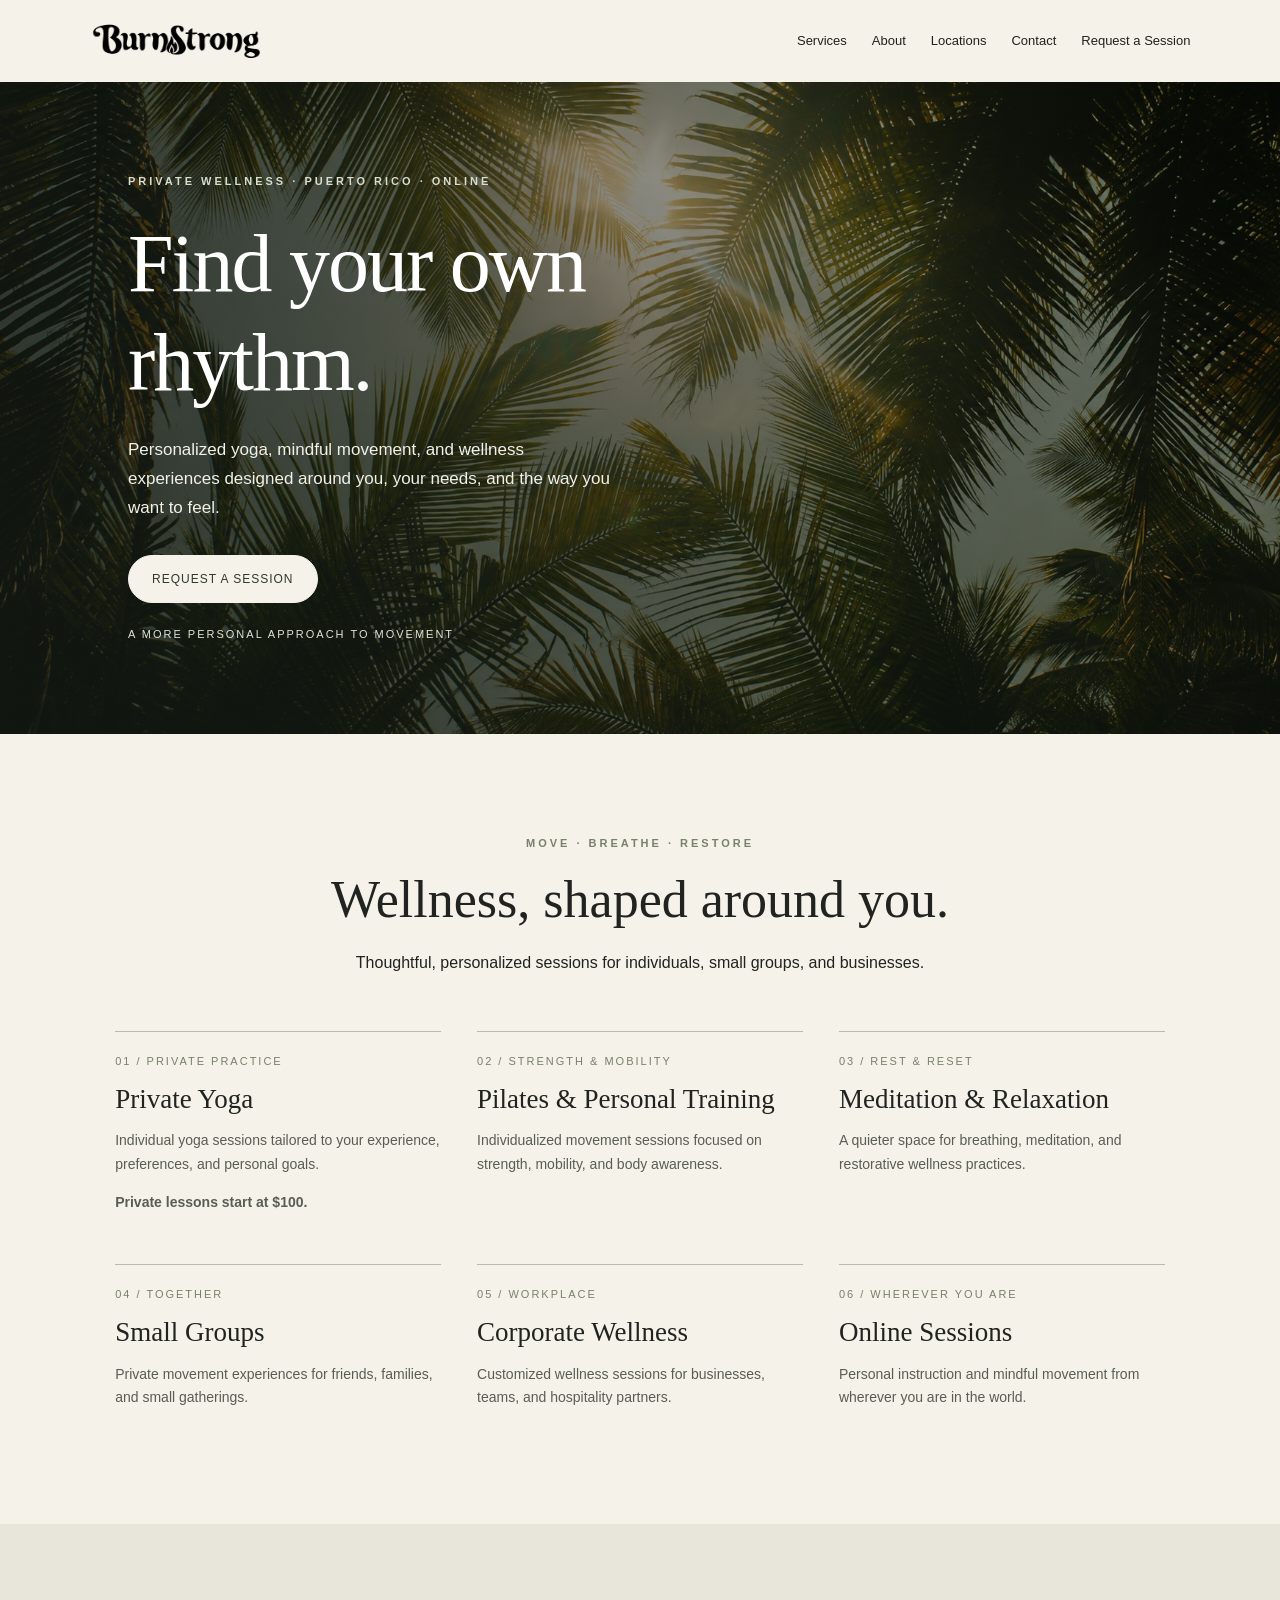
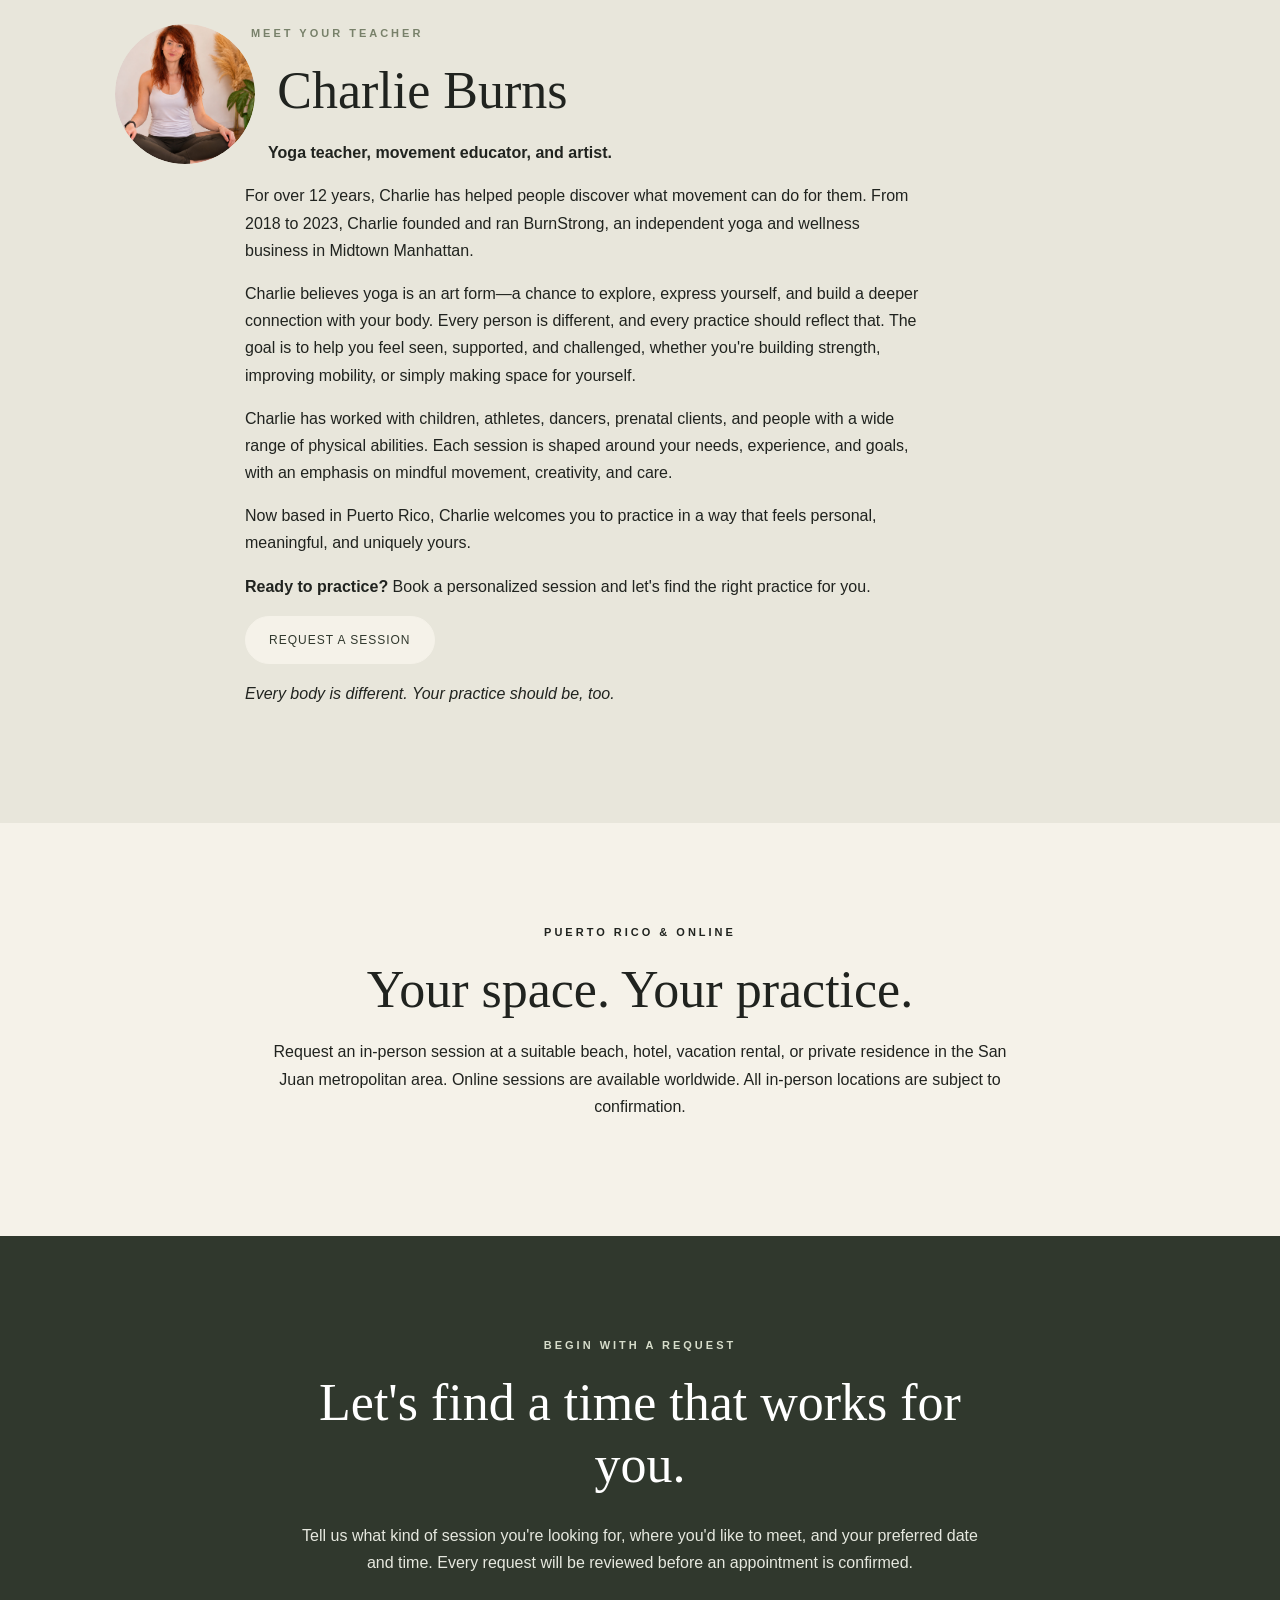
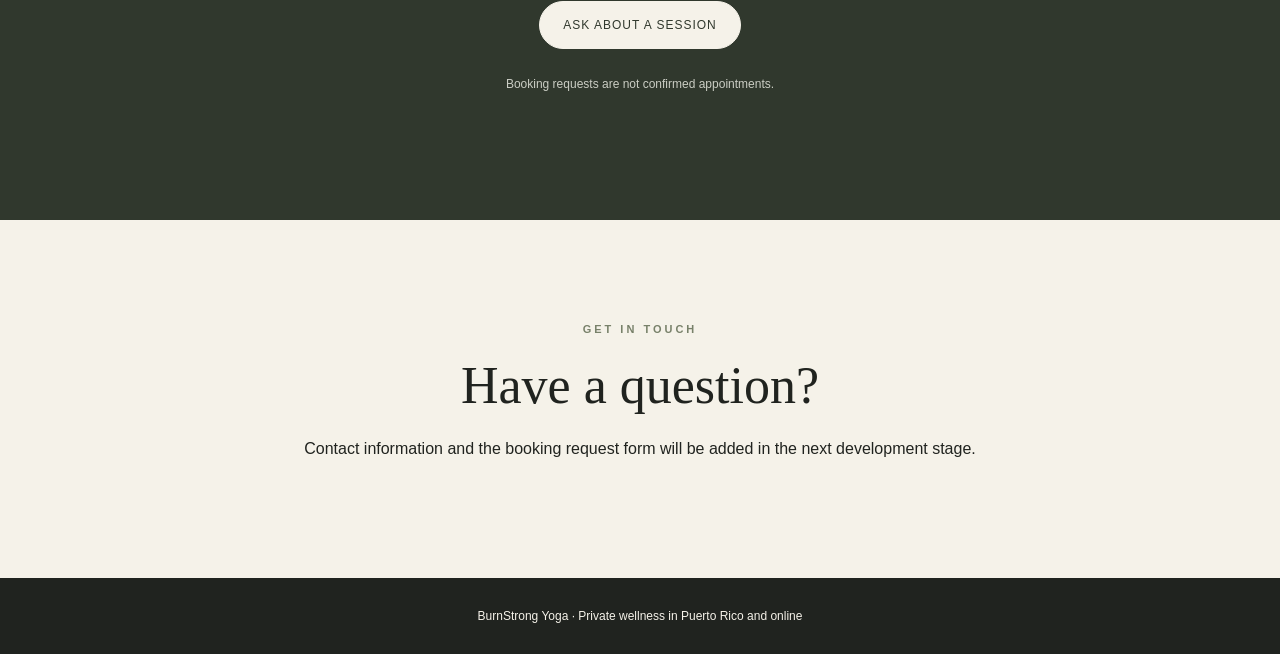
==== commit ef5ca15e: "Make homepage portrait smaller and circular" ====
--- a/index.html
+++ b/index.html
@@ -317,6 +317,37 @@
       }
     }
   </style>
+
+  <style>
+    /* Keep Charlie's portrait small and circular beside the biography. */
+    .about .about-layout {
+      display: flow-root;
+    }
+    .about .about-photo {
+      float: left;
+      width: 140px;
+      height: 140px;
+      margin: 0 1.5rem 1rem 0;
+      border-radius: 50%;
+      overflow: hidden;
+      shape-outside: circle(50%);
+    }
+    .about .about-photo img {
+      display: block;
+      width: 100%;
+      height: 100%;
+      object-fit: cover;
+      border-radius: 50%;
+    }
+    @media (max-width: 700px) {
+      .about .about-photo {
+        width: 100px;
+        height: 100px;
+        margin: 0 1rem 0.75rem 0;
+      }
+    }
+  </style>
+
 </head>
 
 <body>
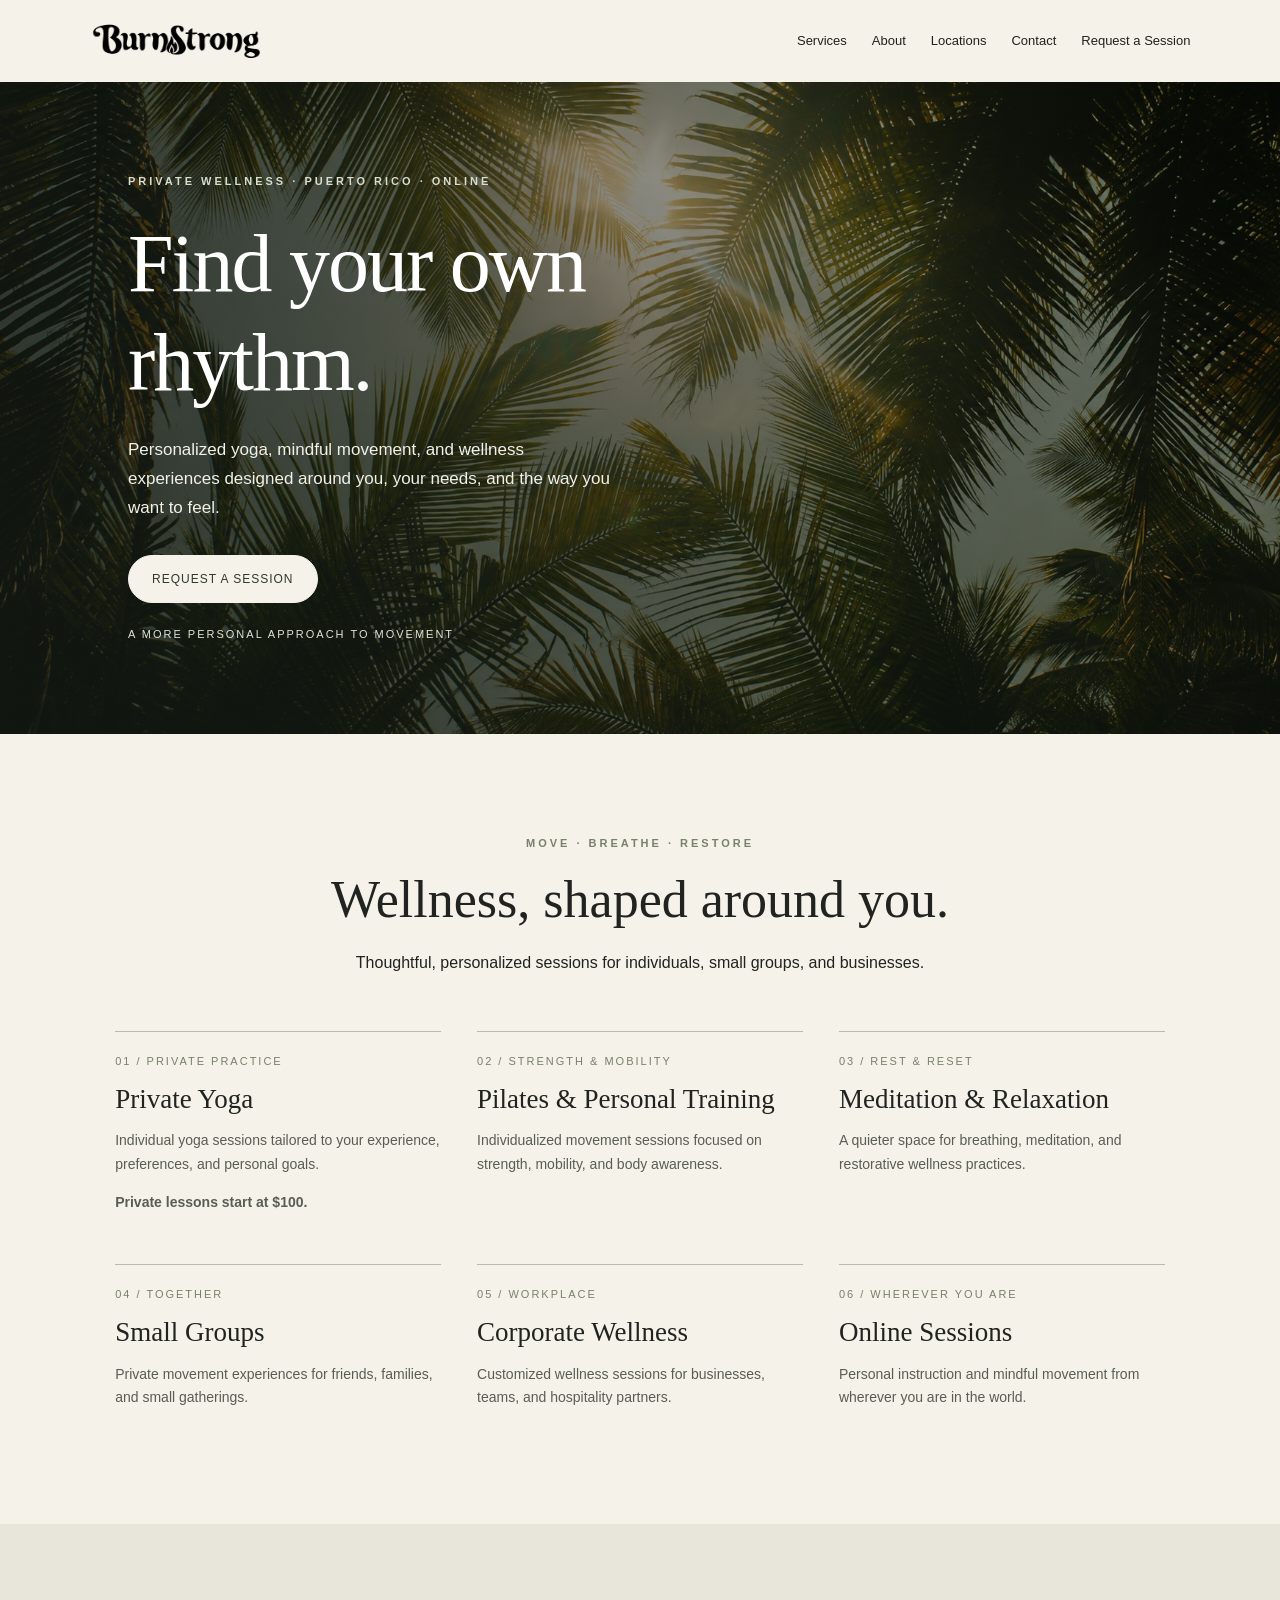
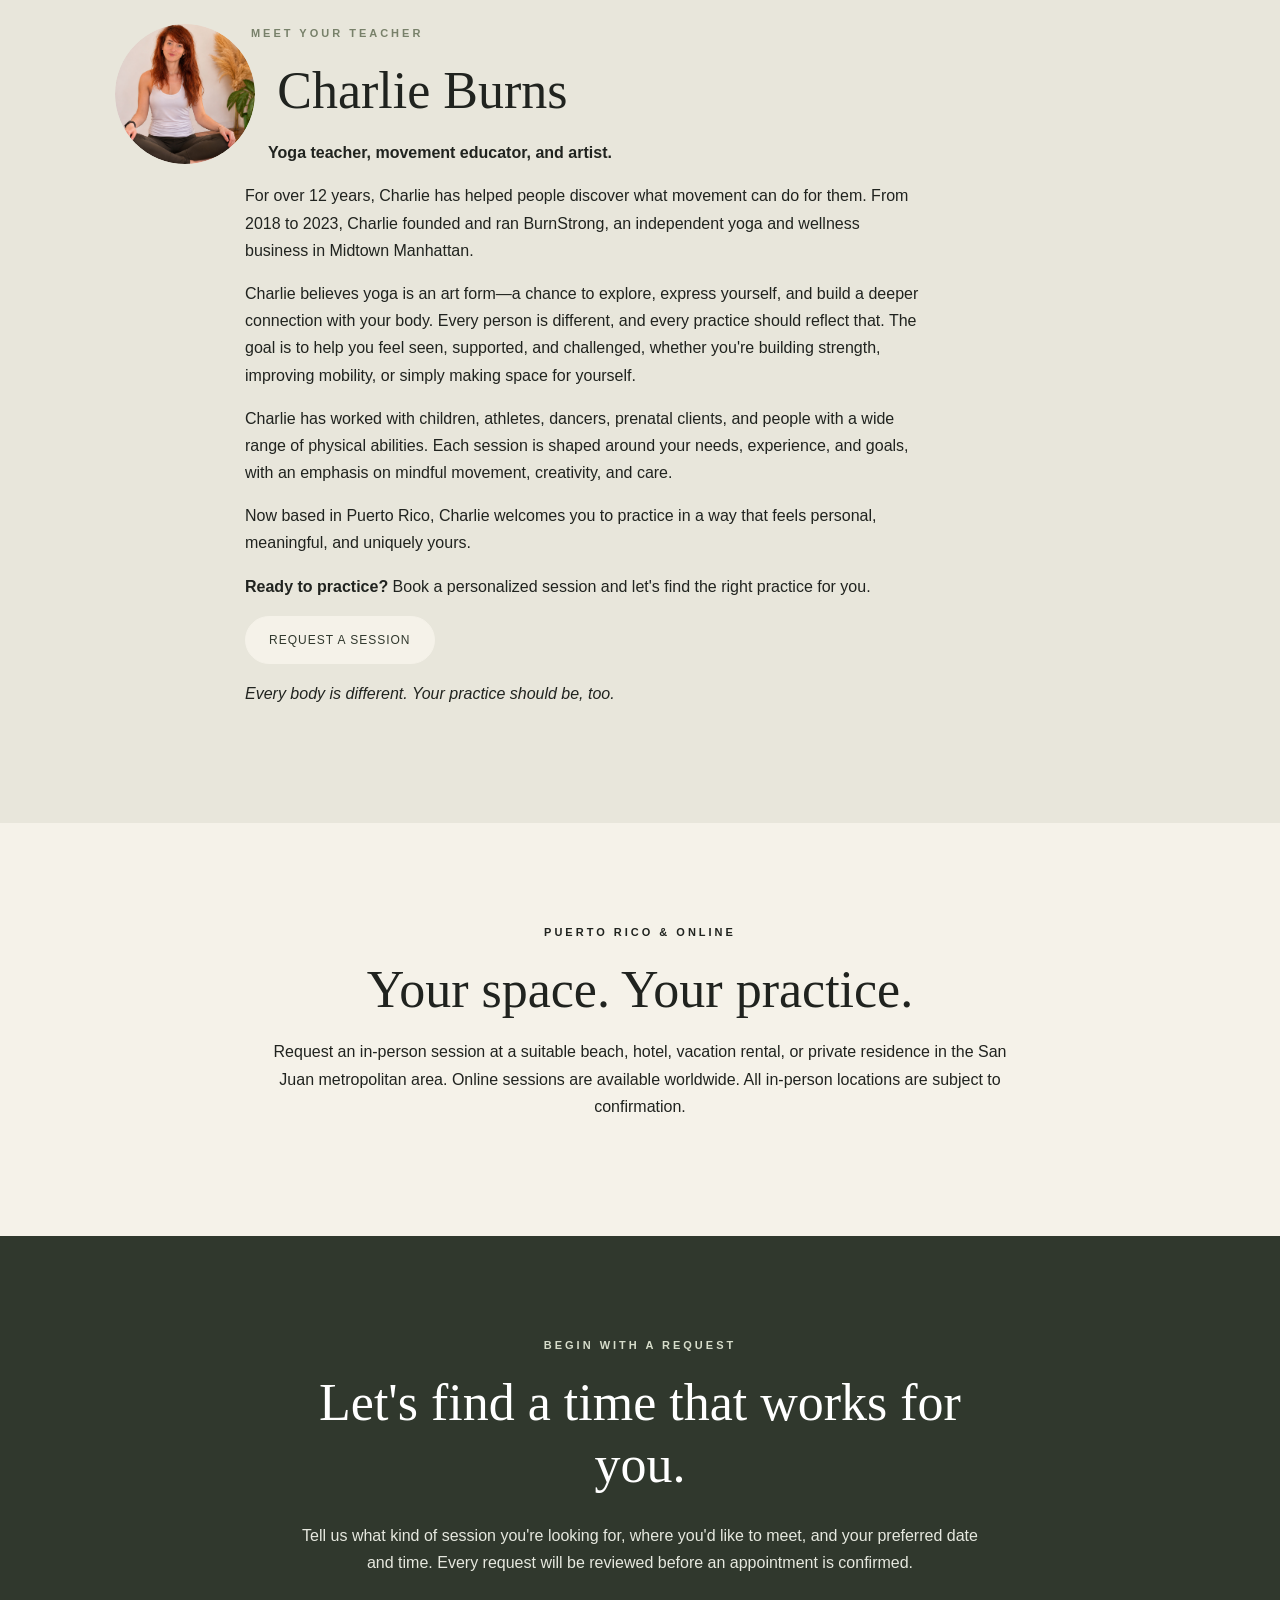
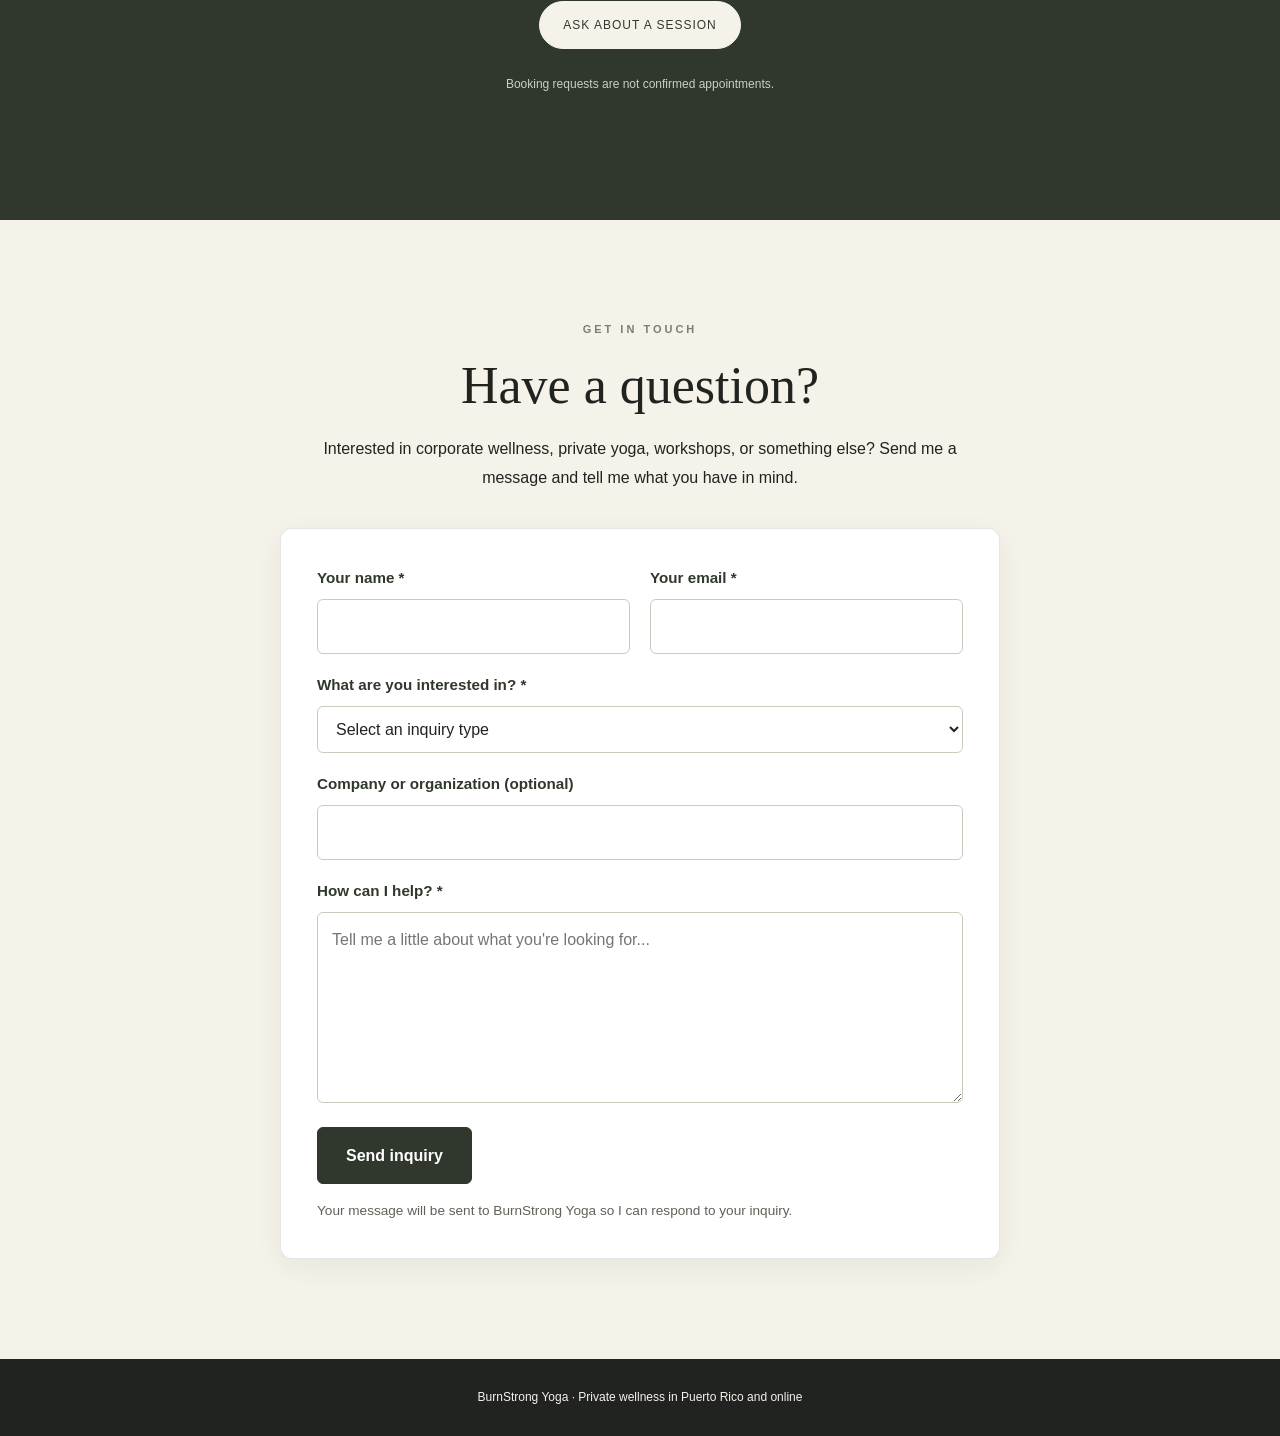
==== commit ea634ad0: "Add homepage contact inquiry form" ====
--- a/index.html
+++ b/index.html
@@ -316,7 +316,120 @@
         gap: 25px;
       }
     }
-  </style>
+
+    /* Contact inquiry form */
+    .contact > p {
+      max-width: 650px;
+      margin: 0 auto 36px;
+      line-height: 1.8;
+    }
+
+    .contact-form {
+      max-width: 720px;
+      margin: 0 auto;
+      padding: 36px;
+      background: var(--white);
+      border: 1px solid rgba(48, 56, 45, 0.12);
+      border-radius: 12px;
+      text-align: left;
+      box-shadow: 0 8px 28px rgba(32, 35, 31, 0.06);
+    }
+
+    .contact-form-row {
+      display: grid;
+      grid-template-columns: 1fr 1fr;
+      gap: 20px;
+    }
+
+    .contact-form label {
+      display: block;
+      margin: 18px 0 8px;
+      color: var(--deep-olive);
+      font-size: 0.95rem;
+      font-weight: 600;
+    }
+
+    .contact-form-row label {
+      margin-top: 0;
+    }
+
+    .contact-form input,
+    .contact-form select,
+    .contact-form textarea {
+      display: block;
+      box-sizing: border-box;
+      width: 100%;
+      padding: 13px 14px;
+      border: 1px solid #c9cbbf;
+      border-radius: 6px;
+      background: #fff;
+      color: var(--charcoal);
+      font: inherit;
+    }
+
+    .contact-form textarea {
+      min-height: 150px;
+      resize: vertical;
+    }
+
+    .contact-form input:focus,
+    .contact-form select:focus,
+    .contact-form textarea:focus {
+      outline: 2px solid var(--olive);
+      outline-offset: 2px;
+      border-color: var(--olive);
+    }
+
+    .contact-form .contact-submit {
+      display: inline-block;
+      margin-top: 24px;
+      padding: 14px 28px;
+      border: 1px solid var(--deep-olive);
+      border-radius: 6px;
+      background: var(--deep-olive);
+      color: var(--white);
+      font: inherit;
+      font-weight: 600;
+      cursor: pointer;
+      transition: background 0.2s ease, color 0.2s ease;
+    }
+
+    .contact-form .contact-submit:hover {
+      background: var(--olive);
+      border-color: var(--olive);
+    }
+
+    .contact-form .contact-privacy {
+      margin: 16px 0 0;
+      font-size: 0.85rem;
+      line-height: 1.6;
+      color: #5e6258;
+    }
+
+    .contact-spam-trap {
+      position: absolute;
+      left: -10000px;
+      width: 1px;
+      height: 1px;
+      overflow: hidden;
+    }
+
+    @media (max-width: 600px) {
+      .contact-form {
+        padding: 24px 18px;
+      }
+
+      .contact-form-row {
+        grid-template-columns: 1fr;
+        gap: 0;
+      }
+
+      .contact-form .contact-submit {
+        width: 100%;
+      }
+    }
+
+</style>
 
   <style>
     /* Keep Charlie's portrait small and circular beside the biography. */
@@ -559,9 +672,60 @@
       <div class="eyebrow">Get in touch</div>
       <h2>Have a question?</h2>
       <p>
-        Contact information and the booking request form will be added
-        in the next development stage.
+        Interested in corporate wellness, private yoga, workshops, or something else?
+        Send me a message and tell me what you have in mind.
       </p>
+
+      <form class="contact-form"
+            action="https://script.google.com/macros/s/AKfycbx28TaLkzr9Rp8RVwUTJj84qDKWOXLxCwKwM-cHoDatpCJw0LAifbxAITFIXjblBCBmaA/exec"
+            method="post">
+        <input type="hidden" name="formType" value="contact">
+
+        <div class="contact-spam-trap" aria-hidden="true">
+          <label for="contact-website">Leave this field empty</label>
+          <input id="contact-website" type="text" name="website"
+                 tabindex="-1" autocomplete="off">
+        </div>
+
+        <div class="contact-form-row">
+          <div>
+            <label for="contact-name">Your name *</label>
+            <input id="contact-name" name="name" type="text"
+                   autocomplete="name" maxlength="150" required>
+          </div>
+          <div>
+            <label for="contact-email">Your email *</label>
+            <input id="contact-email" name="email" type="email"
+                   autocomplete="email" maxlength="254" required>
+          </div>
+        </div>
+
+        <label for="contact-interest">What are you interested in? *</label>
+        <select id="contact-interest" name="interest" required>
+          <option value="" selected disabled>Select an inquiry type</option>
+          <option value="Corporate wellness">Corporate wellness</option>
+          <option value="Private yoga sessions">Private yoga sessions</option>
+          <option value="Group classes">Group classes</option>
+          <option value="Workshops and special events">Workshops and special events</option>
+          <option value="Accessible or adaptive yoga">Accessible or adaptive yoga</option>
+          <option value="Something else">Something else</option>
+        </select>
+
+        <label for="contact-organization">Company or organization (optional)</label>
+        <input id="contact-organization" name="organization" type="text"
+               autocomplete="organization" maxlength="200">
+
+        <label for="contact-message">How can I help? *</label>
+        <textarea id="contact-message" name="message" rows="6"
+                  maxlength="3000"
+                  placeholder="Tell me a little about what you're looking for..."
+                  required></textarea>
+
+        <button class="contact-submit" type="submit">Send inquiry</button>
+        <p class="contact-privacy">
+          Your message will be sent to BurnStrong Yoga so I can respond to your inquiry.
+        </p>
+      </form>
     </section>
 
   </main>
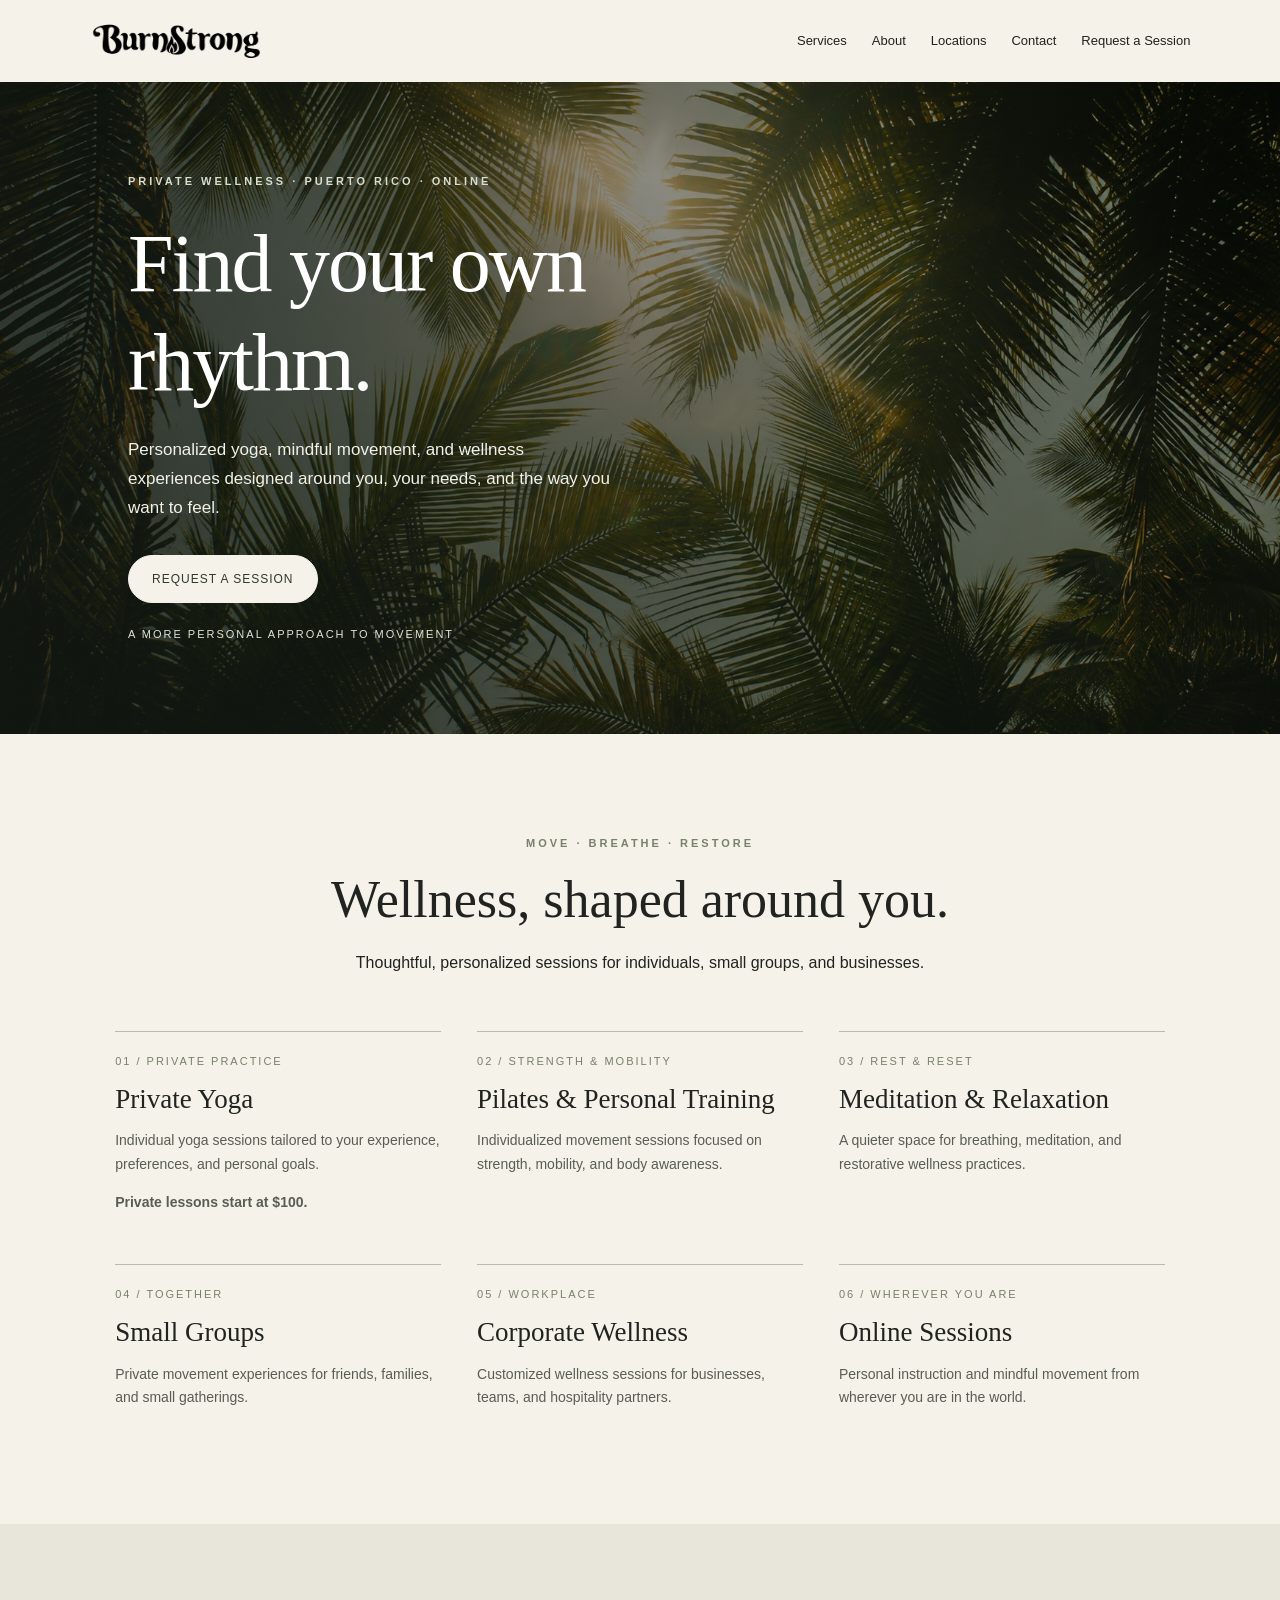
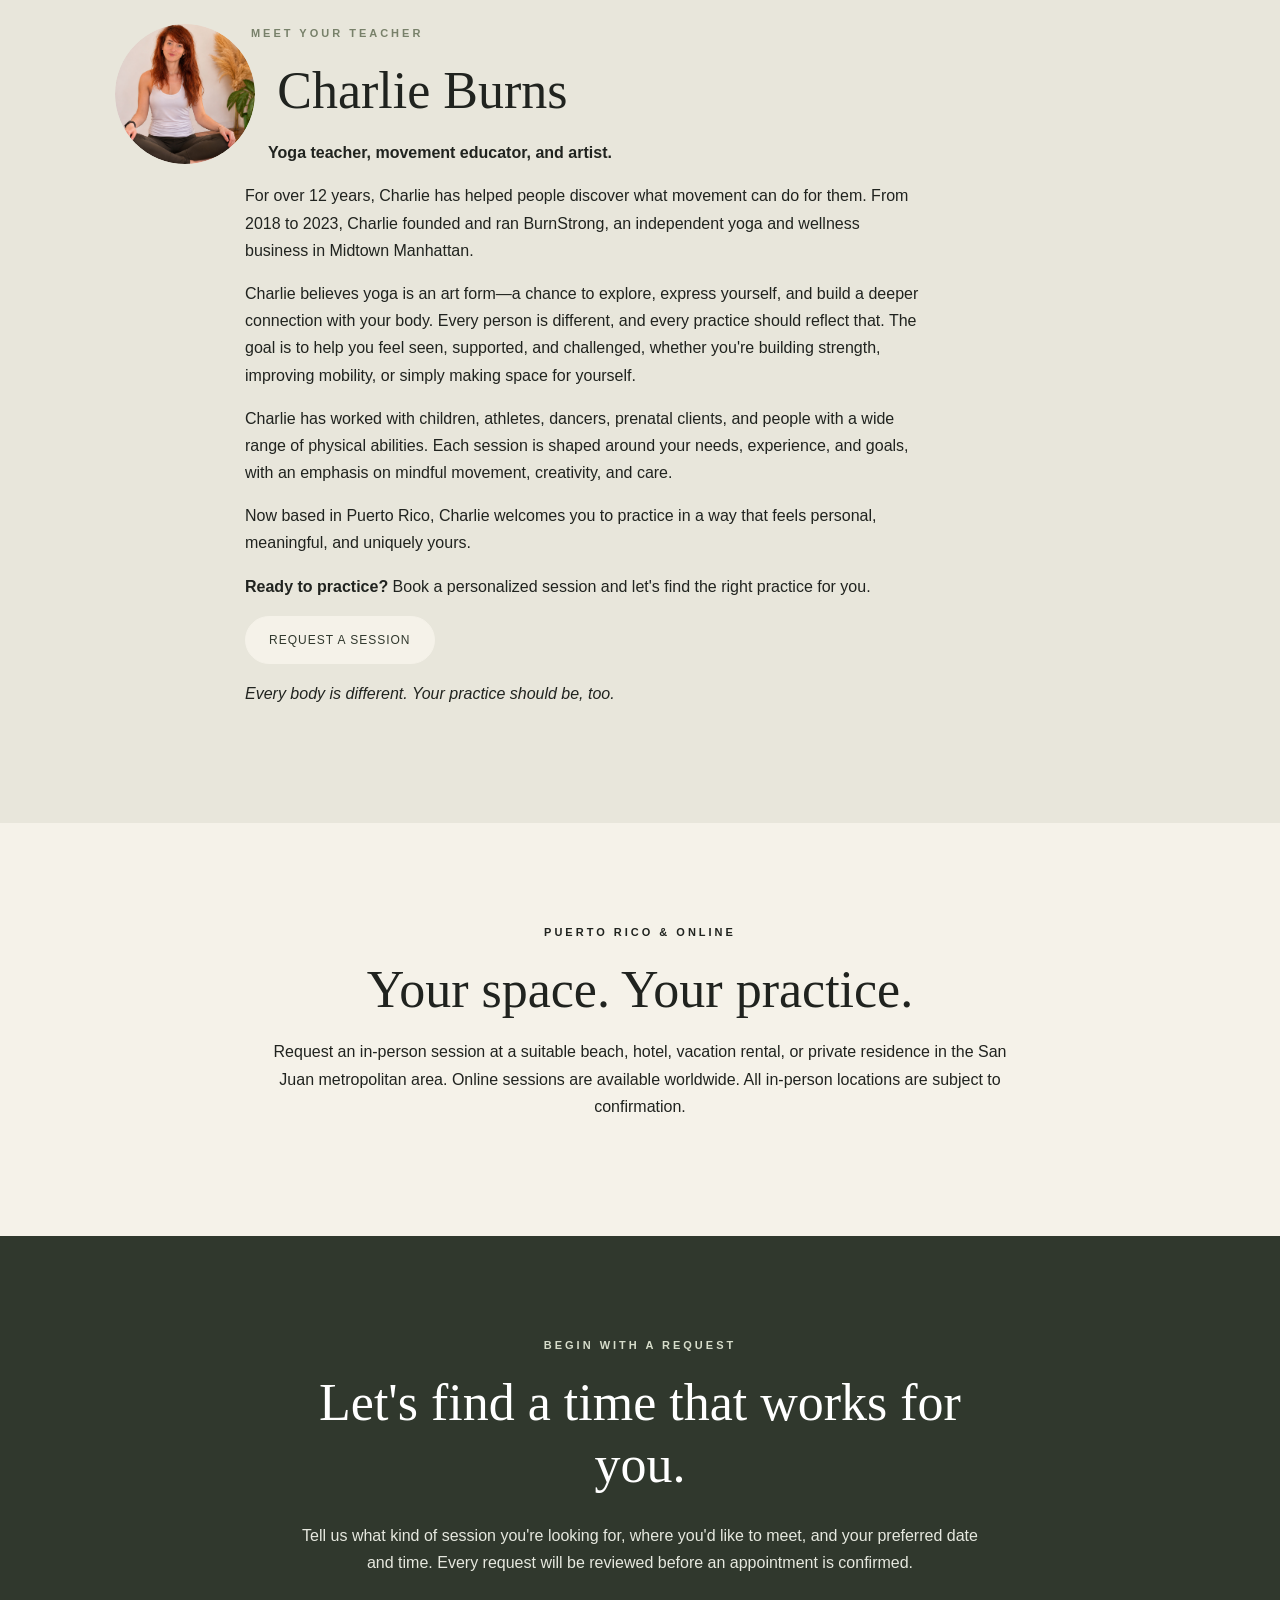
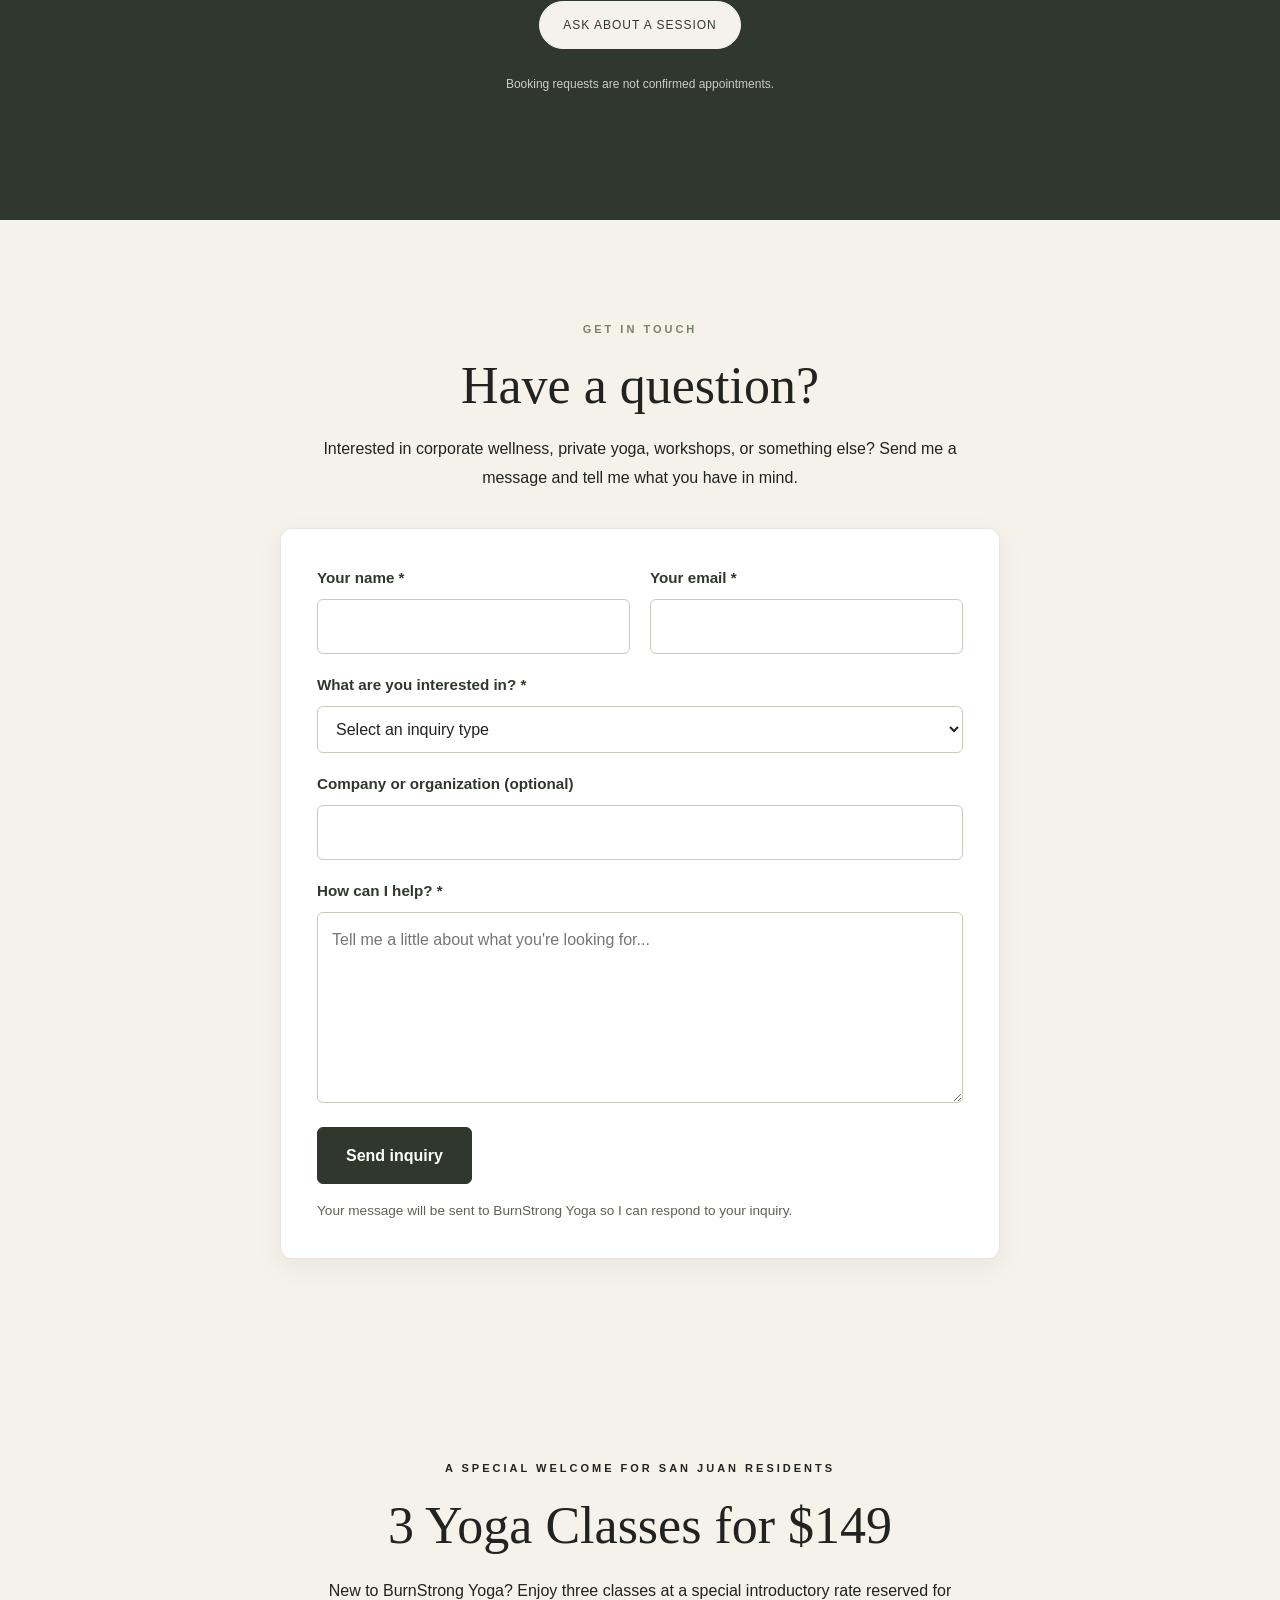
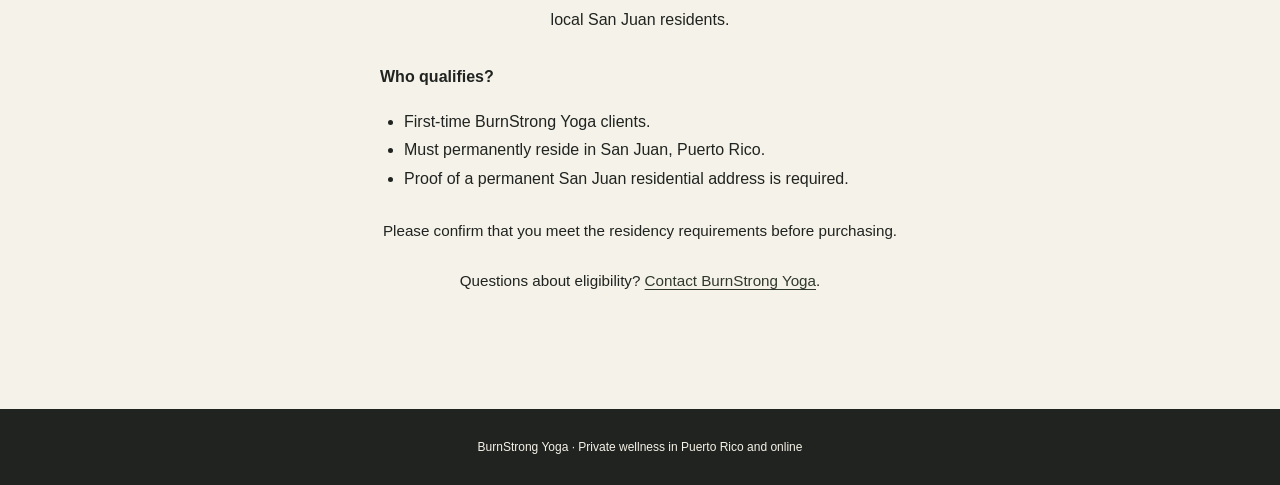
==== commit f0c9fbdc: "Add San Juan resident yoga offer with PayPal" ====
--- a/index.html
+++ b/index.html
@@ -429,6 +429,57 @@
       }
     }
 
+
+    /* San Juan resident introductory offer */
+    .san-juan-offer {
+      background: var(--ivory);
+      text-align: center;
+    }
+
+    .san-juan-offer h2 {
+      margin-bottom: 20px;
+    }
+
+    .san-juan-intro {
+      max-width: 650px;
+      margin: 0 auto 28px;
+      line-height: 1.8;
+    }
+
+    .san-juan-details {
+      max-width: 520px;
+      margin: 0 auto 24px;
+      text-align: left;
+      line-height: 1.8;
+    }
+
+    .san-juan-details ul {
+      padding-left: 24px;
+    }
+
+    .san-juan-note {
+      max-width: 620px;
+      margin: 0 auto 24px;
+      font-size: 0.95rem;
+      line-height: 1.7;
+    }
+
+    .san-juan-payment {
+      max-width: 420px;
+      margin: 0 auto;
+    }
+
+    .san-juan-contact {
+      margin-top: 24px;
+      font-size: 0.95rem;
+    }
+
+    .san-juan-contact a {
+      color: var(--deep-olive);
+      text-decoration: underline;
+      text-underline-offset: 3px;
+    }
+
 </style>
 
   <style>
@@ -461,6 +512,9 @@
     }
   </style>
 
+<script
+  src="https://www.paypal.com/sdk/js?client-id=BAAQ4sc6DQMMuw8H0Zql_lULDuNxmOuVxg4ReEukklJC1MvFa5WyKWXDVEIcGILOVbgCWvS4hBMEIkKtr0&components=hosted-buttons&enable-funding=venmo&currency=USD">
+</script>
 </head>
 
 <body>
@@ -730,6 +784,37 @@
 
   </main>
 
+    <section class="section san-juan-offer" id="san-juan-special">
+      <div class="eyebrow">A special welcome for San Juan residents</div>
+      <h2>3 Yoga Classes for $149</h2>
+      <p class="san-juan-intro">
+        New to BurnStrong Yoga? Enjoy three classes at a special introductory
+        rate reserved for local San Juan residents.
+      </p>
+      <div class="san-juan-details">
+        <p><strong>Who qualifies?</strong></p>
+        <ul>
+          <li>First-time BurnStrong Yoga clients.</li>
+          <li>Must permanently reside in San Juan, Puerto Rico.</li>
+          <li>Proof of a permanent San Juan residential address is required.</li>
+        </ul>
+      </div>
+      <p class="san-juan-note">
+        Please confirm that you meet the residency requirements before purchasing.
+      </p>
+      <div class="san-juan-payment">
+        <div id="paypal-container-69WJR9AZRV3DJ"></div>
+        <script>
+          paypal.HostedButtons({
+            hostedButtonId: "69WJR9AZRV3DJ",
+          }).render("#paypal-container-69WJR9AZRV3DJ")
+        </script>
+      </div>
+      <p class="san-juan-contact">
+        Questions about eligibility? <a href="#contact">Contact BurnStrong Yoga</a>.
+      </p>
+    </section>
+
   <footer>
     BurnStrong Yoga · Private wellness in Puerto Rico and online
   </footer>
